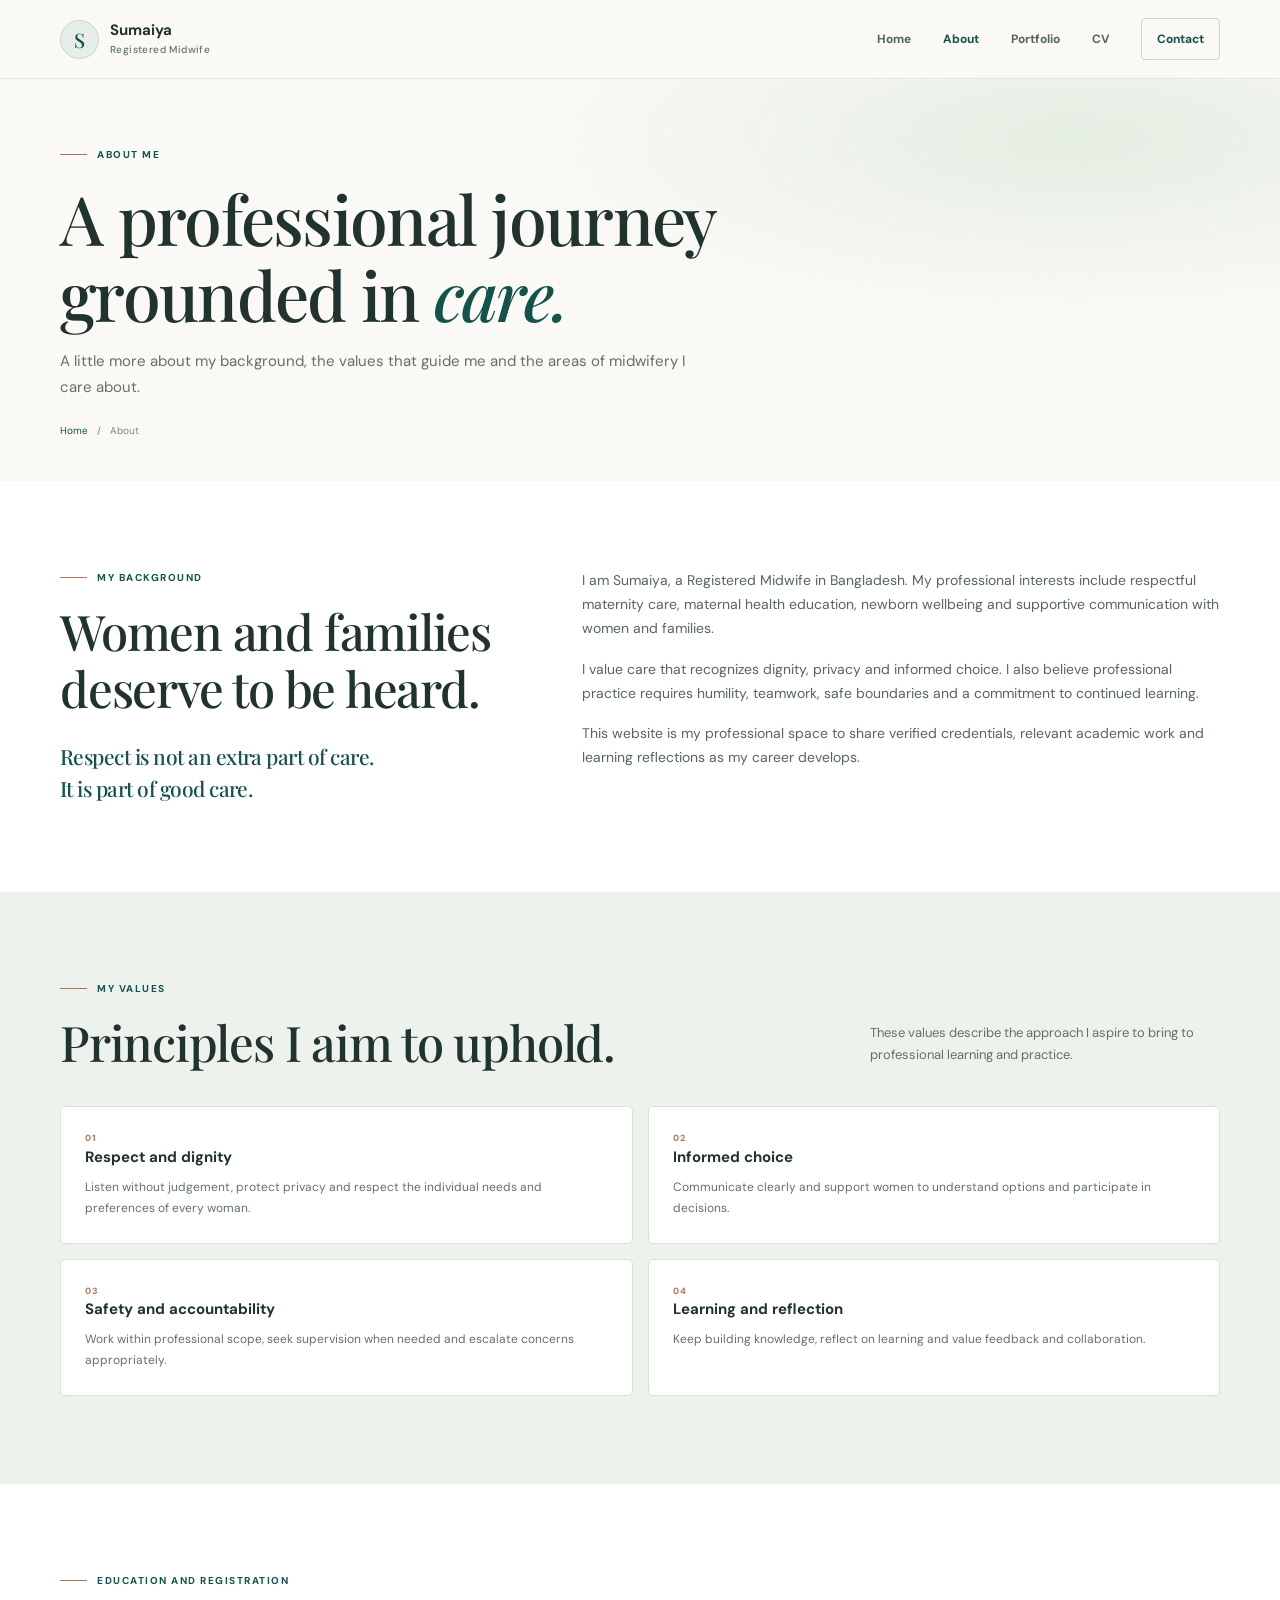
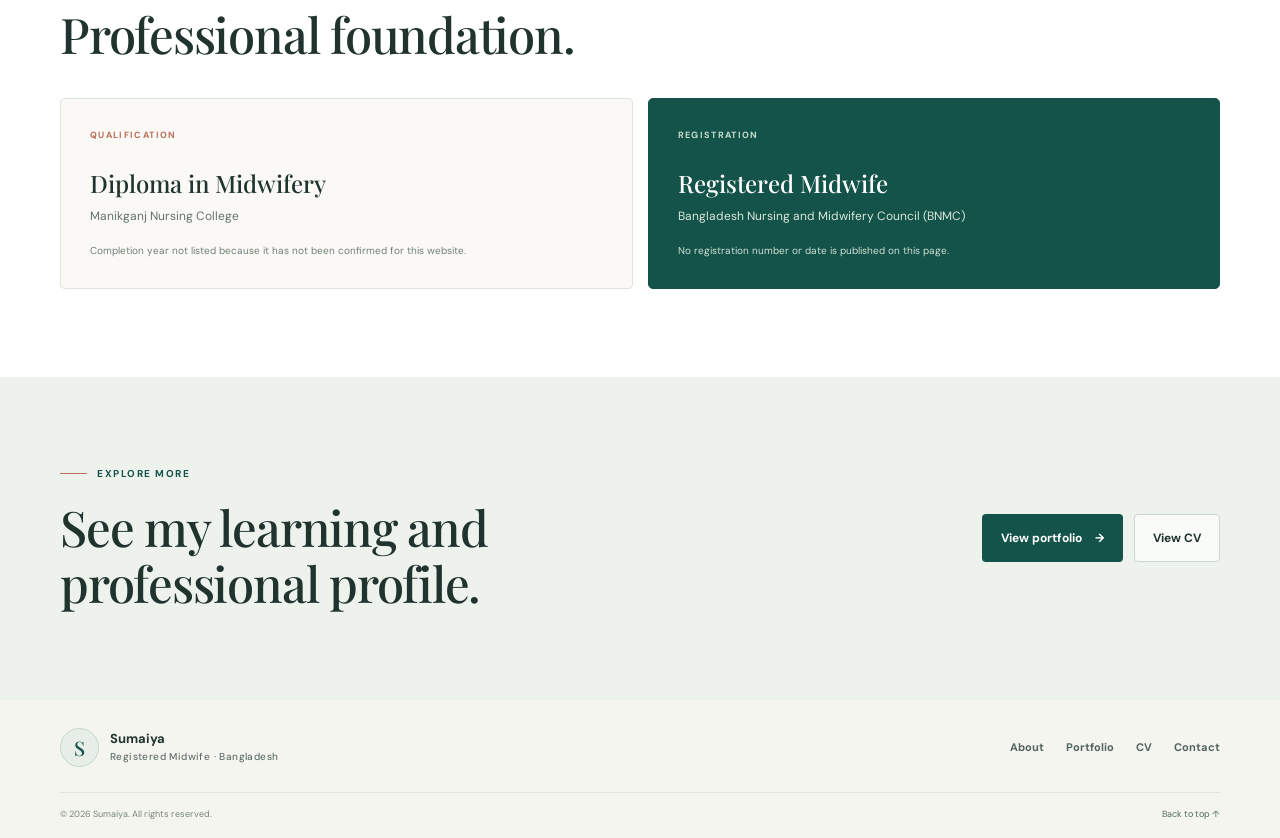
==== about.html @ 721ddd25 "feat: upgrade midwifery portfolio and career pages" ====
<!doctype html>
<html lang="en">
<head>
  <meta charset="utf-8"><meta name="viewport" content="width=device-width, initial-scale=1"><meta name="theme-color" content="#14534a">
  <meta name="description" content="Learn about Sumaiya, a Registered Midwife in Bangladesh, her professional values, education and interests in respectful maternity care.">
  <meta property="og:type" content="website"><meta property="og:title" content="About Sumaiya | Registered Midwife"><meta property="og:description" content="Professional background, values and midwifery interests."><meta property="og:url" content="https://midwifesumaiya.github.io/about.html">
  <link rel="canonical" href="https://midwifesumaiya.github.io/about.html"><link rel="icon" href="/assets/images/favicon.svg" type="image/svg+xml"><link rel="stylesheet" href="/assets/css/style.css"><link rel="preconnect" href="https://fonts.googleapis.com"><link rel="preconnect" href="https://fonts.gstatic.com" crossorigin><link href="https://fonts.googleapis.com/css2?family=DM+Sans:wght@400;500;600;700&family=Playfair+Display:wght@500;600;700&display=swap" rel="stylesheet">
  <title>About Sumaiya | Registered Midwife</title>
</head>
<body><a class="skip-link" href="#main">Skip to content</a><header class="site-header"><div class="container header-inner"><a class="brand" href="/" aria-label="Sumaiya home"><span class="brand-mark" aria-hidden="true">S</span><span>Sumaiya<span class="brand-sub">Registered Midwife</span></span></a><button class="menu-toggle" type="button" aria-label="Open navigation" aria-expanded="false" aria-controls="primary-navigation"><span aria-hidden="true"></span></button><nav class="primary-nav" id="primary-navigation" aria-label="Main navigation"><a href="/">Home</a><a class="active" href="/about.html" aria-current="page">About</a><a href="/portfolio.html">Portfolio</a><a href="/cv.html">CV</a><a class="nav-contact" href="/#contact">Contact</a></nav></div></header>
<main id="main"><section class="page-hero"><div class="container page-hero-inner"><p class="eyebrow"><span class="eyebrow-line"></span> About me</p><h1 class="page-title">A professional journey grounded in <em>care.</em></h1><p class="page-lead">A little more about my background, the values that guide me and the areas of midwifery I care about.</p><div class="breadcrumbs"><a href="/">Home</a><span aria-hidden="true">/</span><span>About</span></div></div></section>
<section class="section section-white"><div class="container split-grid"><div class="section-intro-block"><p class="eyebrow"><span class="eyebrow-line"></span> My background</p><h2 class="section-title">Women and families deserve to be heard.</h2><p class="intro-aside">Respect is not an extra part of care. It is part of good care.</p></div><div class="prose"><p>I am Sumaiya, a Registered Midwife in Bangladesh. My professional interests include respectful maternity care, maternal health education, newborn wellbeing and supportive communication with women and families.</p><p>I value care that recognizes dignity, privacy and informed choice. I also believe professional practice requires humility, teamwork, safe boundaries and a commitment to continued learning.</p><p>This website is my professional space to share verified credentials, relevant academic work and learning reflections as my career develops.</p></div></div></section>
<section class="section section-sage"><div class="container"><div class="section-heading-row"><div><p class="eyebrow"><span class="eyebrow-line"></span> My values</p><h2 class="section-title">Principles I aim to uphold.</h2></div><p class="section-summary">These values describe the approach I aspire to bring to professional learning and practice.</p></div><div class="card-grid two"><article class="service-card"><span class="card-number">01</span><h3>Respect and dignity</h3><p>Listen without judgement, protect privacy and respect the individual needs and preferences of every woman.</p></article><article class="service-card"><span class="card-number">02</span><h3>Informed choice</h3><p>Communicate clearly and support women to understand options and participate in decisions.</p></article><article class="service-card"><span class="card-number">03</span><h3>Safety and accountability</h3><p>Work within professional scope, seek supervision when needed and escalate concerns appropriately.</p></article><article class="service-card"><span class="card-number">04</span><h3>Learning and reflection</h3><p>Keep building knowledge, reflect on learning and value feedback and collaboration.</p></article></div></div></section>
<section class="section section-white"><div class="container"><div class="section-heading-row"><div><p class="eyebrow"><span class="eyebrow-line"></span> Education and registration</p><h2 class="section-title">Professional foundation.</h2></div></div><div class="credential-grid"><article class="credential-card"><span class="credential-label">QUALIFICATION</span><h3>Diploma in Midwifery</h3><p>Manikganj Nursing College</p><span class="credential-note">Completion year not listed because it has not been confirmed for this website.</span></article><article class="credential-card credential-dark"><span class="credential-label">REGISTRATION</span><h3>Registered Midwife</h3><p>Bangladesh Nursing and Midwifery Council (BNMC)</p><span class="credential-note">No registration number or date is published on this page.</span></article></div></div></section>
<section class="section section-sage"><div class="container contact-strip"><div><p class="eyebrow"><span class="eyebrow-line"></span> Explore more</p><h2 class="section-title">See my learning and professional profile.</h2></div><div class="button-row"><a class="button button-primary" href="/portfolio.html">View portfolio <span aria-hidden="true">→</span></a><a class="button button-secondary" href="/cv.html">View CV</a></div></div></section></main>
<footer class="site-footer"><div class="container footer-top"><a class="brand brand-footer" href="/"><span class="brand-mark" aria-hidden="true">S</span><span>Sumaiya<span class="brand-sub">Registered Midwife · Bangladesh</span></span></a><nav class="footer-nav" aria-label="Footer navigation"><a href="/about.html">About</a><a href="/portfolio.html">Portfolio</a><a href="/cv.html">CV</a><a href="/#contact">Contact</a></nav></div><div class="container footer-bottom"><span>© <span data-current-year>2026</span> Sumaiya. All rights reserved.</span><a href="#main">Back to top ↑</a></div></footer><script src="/assets/js/main.js" defer></script></body></html>
---- assets/css/style.css ----
@charset "UTF-8";
:root{color-scheme:light;--ink:#20332f;--muted:#62716b;--deep:#14534a;--deep-hover:#0c423b;--sage:#e7eee7;--sage-strong:#c6d8c8;--paper:#faf9f5;--white:#fff;--line:#dce5dc;--clay:#b96e5b;--serif:"Playfair Display",Georgia,serif;--sans:"DM Sans","Segoe UI",sans-serif;--content:1160px;--shadow:0 20px 55px rgb(26 66 55 / 9%)}
*,*::before,*::after{box-sizing:border-box}
html{scroll-behavior:smooth;scroll-padding-top:90px}
body{margin:0;background:var(--paper);color:var(--ink);font-family:var(--sans);font-size:16px;line-height:1.7;-webkit-font-smoothing:antialiased}
img,svg{display:block;max-width:100%}a{color:inherit}button,a{-webkit-tap-highlight-color:transparent}a:focus-visible,button:focus-visible{outline:3px solid var(--clay);outline-offset:4px}
.container{width:min(var(--content),calc(100% - 52px));margin-inline:auto}
.skip-link{position:absolute;z-index:100;top:10px;left:10px;padding:10px 14px;transform:translateY(-150%);border-radius:4px;background:var(--ink);color:white}.skip-link:focus{transform:translateY(0)}
.site-header{position:sticky;z-index:50;top:0;border-bottom:1px solid rgb(220 229 220 / 85%);background:rgb(250 249 245 / 94%);backdrop-filter:blur(14px)}
.header-inner{min-height:78px;display:flex;align-items:center;justify-content:space-between;gap:24px}
.brand{display:inline-flex;align-items:center;gap:11px;color:var(--ink);font-size:15px;font-weight:700;line-height:1.25;text-decoration:none}
.brand-mark{width:39px;height:39px;display:grid;place-items:center;flex:none;border:1px solid var(--sage-strong);border-radius:50%;background:var(--sage);color:var(--deep);font:500 20px var(--serif)}
.brand-sub{display:block;margin-top:4px;color:var(--muted);font-size:10px;font-weight:500;letter-spacing:.04em}
.primary-nav{display:flex;align-items:center;gap:clamp(17px,2.5vw,32px)}
.primary-nav a,.footer-nav a{color:#52645d;font-size:12px;font-weight:700;text-decoration:none;transition:color .18s ease}
.primary-nav a:hover,.primary-nav a.active,.footer-nav a:hover{color:var(--deep)}
.primary-nav .nav-contact{padding:10px 15px;border:1px solid #cbd8cd;border-radius:4px;color:var(--deep)}
.menu-toggle{display:none}
.hero{position:relative;overflow:hidden;padding:74px 0 24px;background:radial-gradient(ellipse at 82% 32%,#e6eee4 0,transparent 34%),linear-gradient(112deg,#faf9f5 40%,#f0f5ee 100%)}
.hero:before{position:absolute;right:-150px;bottom:-340px;width:650px;height:650px;border:1px solid rgb(20 83 74 / 8%);border-radius:50%;content:"";pointer-events:none}
.hero-grid{position:relative;z-index:1;display:grid;grid-template-columns:minmax(0,1.08fr) minmax(320px,.82fr);align-items:center;gap:64px}
.eyebrow{display:flex;align-items:center;gap:10px;margin:0 0 17px;color:var(--deep);font-size:10px;font-weight:700;letter-spacing:.15em;text-transform:uppercase}
.eyebrow-line{width:27px;height:1px;flex:none;background:var(--clay)}
h1,h2,h3,p{margin-top:0}
.hero h1,.page-title,.section-title,.intro-aside,.quote-inner blockquote{font-family:var(--serif);font-weight:500;letter-spacing:-.025em}
.hero h1{max-width:650px;margin-bottom:20px;font-size:clamp(48px,6.5vw,79px);line-height:1.06}
.hero h1 em,.page-title em{color:var(--deep);font-weight:500}
.hero-name{display:block;margin-top:19px;color:#60746b;font:600 13px/1.5 var(--sans);letter-spacing:.035em}
.lead{max-width:560px;margin-bottom:14px;color:#53665e;font-size:17px;line-height:1.8}
.hero-context{margin-bottom:27px;color:#61746b;font-size:11px;font-weight:700;letter-spacing:.055em}
.button-row{display:flex;flex-wrap:wrap;gap:11px}
.button{min-height:48px;display:inline-flex;align-items:center;justify-content:center;gap:13px;padding:12px 18px;border:1px solid transparent;border-radius:4px;font:700 12px var(--sans);text-decoration:none;transition:transform .18s ease,background-color .18s ease,border-color .18s ease}
.button:hover{transform:translateY(-2px)}.button-primary{background:var(--deep);color:white}.button-primary:hover{background:var(--deep-hover)}.button-secondary{border-color:#cbd8cd;background:rgb(255 255 255 / 68%);color:var(--ink)}.button-secondary:hover{border-color:var(--deep)}.button-light{background:var(--paper);color:var(--deep)}.button-light:hover{background:white}
.hero-note{display:flex;align-items:center;gap:9px;margin-top:25px;color:#63746b;font-size:11px}.status-dot{width:7px;height:7px;border-radius:50%;background:#5e9278;box-shadow:0 0 0 4px rgb(94 146 120 / 12%)}
.hero-art{position:relative;min-height:465px;display:grid;place-items:center}
.art-orbit{position:absolute;border:1px solid rgb(20 83 74 / 14%);border-radius:50%}.orbit-one{width:390px;height:390px}.orbit-two{width:455px;height:455px;border-style:dashed;border-color:rgb(20 83 74 / 10%)}
.art-arch{position:relative;z-index:1;width:min(78%,320px);height:390px;padding:12px;border-radius:180px 180px 8px 8px;background:linear-gradient(155deg,#dbe7dc,#b9d0c0);box-shadow:var(--shadow)}
.art-inner{width:100%;height:100%;display:flex;flex-direction:column;align-items:center;justify-content:center;gap:12px;border:1px solid rgb(20 83 74 / 20%);border-radius:170px 170px 3px 3px;background:linear-gradient(160deg,rgb(255 255 255 / 38%),rgb(226 237 227 / 48%))}
.art-initial{width:145px;height:145px;display:grid;place-items:center;border:1px solid rgb(20 83 74 / 22%);border-radius:50%;background:rgb(250 249 245 / 55%);color:var(--deep);font:500 76px var(--serif)}
.art-caption{color:#4c6c5b;font-size:8px;font-weight:700;letter-spacing:.19em}
.art-stamp{position:absolute;z-index:2;right:1%;bottom:48px;width:105px;height:105px;display:flex;flex-direction:column;align-items:center;justify-content:center;gap:1px;border:1px solid #c2d3c4;border-radius:50%;background:var(--paper);color:var(--deep);box-shadow:0 12px 25px rgb(26 66 55 / 8%);transform:rotate(9deg)}
.stamp-top,.stamp-bottom{font-size:7px;font-weight:700;letter-spacing:.12em}.stamp-mid{font:500 31px var(--serif)}.art-leaf{position:absolute;color:#b96e5b;font-size:27px}.leaf-one{top:46px;left:10%}.leaf-two{right:4%;top:104px;font-size:18px}
.hero-bottom{display:flex;justify-content:space-between;gap:15px;margin-top:22px;padding:17px 0 0;border-top:1px solid #dfe7de;color:#728178;font-size:9px;font-weight:700;letter-spacing:.1em;text-transform:uppercase}
.section{padding:88px 0}.section-white{background:var(--white)}.section-sage{background:#edf2ec}
.split-grid{display:grid;grid-template-columns:.82fr 1.18fr;align-items:start;gap:78px}
.section-title{margin-bottom:15px;font-size:clamp(34px,4vw,49px);line-height:1.15}
.intro-aside{max-width:330px;margin:25px 0 0;color:var(--deep);font-size:21px;line-height:1.5}
.prose{max-width:660px;color:#56665f;font-size:14px}.prose p{margin-bottom:17px}.prose p:last-of-type{margin-bottom:22px}
.text-link{display:inline-flex;align-items:center;gap:12px;color:var(--deep);font-size:12px;font-weight:700;text-decoration:none}.text-link:hover{text-decoration:underline;text-underline-offset:4px}
.section-heading-row{display:flex;align-items:end;justify-content:space-between;gap:35px;margin-bottom:36px}.section-heading-row .section-title{margin-bottom:0}.section-summary{max-width:350px;margin:0 0 4px;color:var(--muted);font-size:13px}
.card-grid{display:grid;gap:15px}.card-grid.three{grid-template-columns:repeat(3,minmax(0,1fr))}.card-grid.two{grid-template-columns:repeat(2,minmax(0,1fr))}
.service-card,.portfolio-card,.portfolio-detail-card{position:relative;min-width:0;padding:24px;border:1px solid #d8e2d8;border-radius:5px;background:var(--white);transition:transform .18s ease,box-shadow .18s ease,border-color .18s ease}
.service-card:hover,.portfolio-card:hover,.portfolio-detail-card:hover{transform:translateY(-3px);border-color:#b8cdbd;box-shadow:0 12px 30px rgb(26 66 55 / 6%)}
.card-number,.portfolio-type{display:block;color:var(--clay);font-size:9px;font-weight:700;letter-spacing:.13em}
.line-icon{width:40px;height:40px;display:grid;place-items:center;margin:22px 0 19px;border:1px solid #dbe5db;border-radius:50%;color:var(--deep);font-size:20px}
.service-card h3,.portfolio-card h3,.portfolio-detail-card h3{margin-bottom:9px;font-size:15px;line-height:1.4}.service-card p,.portfolio-card p,.portfolio-detail-card p{margin-bottom:0;color:var(--muted);font-size:12px;line-height:1.75}
.section-footnote{margin:20px 0 0;color:#65766d;font-size:10px}
.values-layout{display:grid;grid-template-columns:.8fr 1.2fr;gap:78px}.values-list{border-top:1px solid var(--line)}.values-list article{display:grid;grid-template-columns:36px 1fr;gap:16px;padding:20px 0;border-bottom:1px solid var(--line)}.values-list article>span{padding-top:3px;color:var(--clay);font-size:10px;font-weight:700}.values-list h3{margin-bottom:5px;font-size:14px}.values-list p{margin:0;color:var(--muted);font-size:12px}
.quote-band{padding:76px 0;background:var(--deep);color:white}.quote-inner{max-width:920px;text-align:center}.quote-inner .eyebrow{justify-content:center;color:#d4e3d6}.quote-inner .eyebrow-line{background:#d49a84}.quote-inner blockquote{margin:0 auto 20px;font-size:clamp(30px,4.4vw,48px);line-height:1.34}.quote-credit{margin:0;color:#d0dfd3;font-size:11px}
.credential-grid{display:grid;grid-template-columns:repeat(2,minmax(0,1fr));gap:15px}.credential-card{padding:29px;border:1px solid var(--line);border-radius:5px;background:var(--paper)}.credential-dark{border-color:var(--deep);background:var(--deep);color:white}.credential-label{display:block;margin-bottom:23px;color:var(--clay);font-size:9px;font-weight:700;letter-spacing:.15em}.credential-dark .credential-label{color:#c9ddce}.credential-card h3{margin-bottom:7px;font:500 24px var(--serif)}.credential-card p{margin-bottom:16px;color:var(--muted);font-size:12px}.credential-dark p{color:#dbe7dd}.credential-note{display:block;color:#718076;font-size:10px}.credential-dark .credential-note{color:#d1e0d5}
.portfolio-card{padding:25px;background:#fff}.portfolio-symbol{width:62px;height:62px;display:grid;place-items:center;margin:20px 0 20px;border:1px solid #d7e3d8;border-radius:50%;background:#f3f6f0;color:var(--deep);font-size:25px}.coming-label{display:inline-flex;margin-top:17px;padding:5px 8px;border-radius:3px;background:#eef3ed;color:#466b55;font-size:9px;font-weight:700;letter-spacing:.04em}
.contact-panel{display:grid;grid-template-columns:1.1fr .9fr;gap:70px;padding:47px;border-radius:7px;background:var(--deep);color:white}.contact-copy .eyebrow{color:#d2e1d5}.contact-copy .eyebrow-line{background:#d49a84}.contact-copy .section-title{max-width:520px;color:white}.contact-copy>p:not(.eyebrow){max-width:470px;margin-bottom:23px;color:#d6e2d8;font-size:13px}.contact-details{display:flex;flex-direction:column;align-items:flex-start;gap:4px;padding:7px 0 7px 27px;border-left:1px solid rgb(255 255 255 / 22%)}.detail-label{margin-top:12px;color:#c5d9ca;font-size:9px;font-weight:700;letter-spacing:.13em}.detail-label:first-child{margin-top:0}.contact-details a{color:white;font-size:12px;text-decoration:none;overflow-wrap:anywhere}.contact-details a:hover{text-decoration:underline}.contact-details p{margin:0;color:#e1eae2;font-size:12px}
.site-footer{padding:28px 0 16px;background:#f4f5ef}.footer-top{display:flex;align-items:center;justify-content:space-between;gap:24px;padding-bottom:25px}.brand-footer{font-size:13px}.footer-nav{display:flex;flex-wrap:wrap;gap:22px}.footer-nav a{font-size:11px}.footer-bottom{display:flex;align-items:center;justify-content:space-between;gap:15px;padding-top:14px;border-top:1px solid #dfe5db;color:#78857b;font-size:9px}.footer-bottom a{color:#536b5d;text-decoration:none}
.page-hero{padding:67px 0 42px;background:radial-gradient(ellipse at 84% 15%,#e5eee3 0,transparent 36%),var(--paper)}.page-hero-inner{max-width:var(--content)}.page-title{max-width:820px;margin:0 0 17px;font-size:clamp(43px,6vw,68px);line-height:1.12}.page-lead{max-width:640px;margin-bottom:22px;color:var(--muted);font-size:15px}.breadcrumbs{display:flex;align-items:center;gap:9px;color:#7a877e;font-size:10px}.breadcrumbs a{color:var(--deep);text-decoration:none}.print-button{margin-top:25px}
.contact-strip{display:flex;align-items:center;justify-content:space-between;gap:35px}.contact-strip .section-title{max-width:650px;margin-bottom:0}.contact-strip .section-summary{margin-top:12px}
.portfolio-detail-grid{align-items:stretch}.portfolio-detail-card{padding:25px}.detail-illustration{height:138px;display:flex;align-items:center;gap:8px;margin:20px 0;padding:20px;border:1px solid #dce6dc;border-radius:4px;background:#f2f5ef}.detail-illustration span{width:42px;height:42px;display:grid;place-items:center;flex:none;border-radius:50%;background:var(--deep);color:white;font:500 17px var(--serif)}.detail-illustration i{display:block;width:25%;height:42px;border:1px solid #c6d8c8;border-radius:3px;background:#e3ece2}.illustration-two span{background:#c9d9c9;color:var(--deep)}.illustration-two i{height:64px}.illustration-three span{background:#dce8dc;color:var(--deep)}.detail-list{display:grid;gap:6px;margin:16px 0 0;padding-left:17px;color:#65746b;font-size:11px}.privacy-panel{display:grid;grid-template-columns:65px 1fr;gap:27px;align-items:start;max-width:900px}.privacy-icon{width:58px;height:58px;display:grid;place-items:center;border:1px solid #cbdcca;border-radius:50%;color:var(--deep);font-size:24px}.privacy-panel .section-title{max-width:700px}.privacy-panel p:last-child{max-width:770px;margin-bottom:0;color:#5d6e63;font-size:13px}
.cv-section{padding-top:55px}.cv-sheet{max-width:980px;padding:clamp(25px,5vw,60px);border:1px solid var(--line);background:white;box-shadow:0 10px 40px rgb(26 66 55 / 4%)}.cv-header{display:flex;align-items:start;justify-content:space-between;gap:25px;padding-bottom:29px;border-bottom:2px solid var(--deep)}.cv-header .eyebrow{margin-bottom:10px}.cv-name{margin-bottom:4px;font:500 clamp(38px,5vw,52px)/1.1 var(--serif);letter-spacing:-.03em}.cv-role{margin:0;color:var(--deep);font-size:12px;font-weight:700}.cv-contact{display:flex;flex-direction:column;align-items:flex-end;gap:5px;padding-top:10px;color:var(--muted);font-size:10px;text-align:right}.cv-contact a{color:var(--deep);text-decoration:none;overflow-wrap:anywhere}.cv-summary{padding:25px 0;border-bottom:1px solid var(--line)}.cv-summary h2,.cv-block h2{margin-bottom:12px;color:var(--deep);font-size:11px;font-weight:700;letter-spacing:.12em;text-transform:uppercase}.cv-summary p{max-width:790px;margin:0;color:#56665f;font-size:12px}.cv-columns{display:grid;grid-template-columns:1.15fr .85fr;gap:42px;padding-top:27px}.cv-block{margin-bottom:29px}.cv-entry{padding-left:15px;border-left:2px solid #d4e1d5}.cv-entry h3{margin-bottom:5px;font-size:14px}.cv-entry p{margin-bottom:7px;color:#5d6d64;font-size:11px}.cv-meta{font-weight:700}.cv-bullets{display:grid;gap:8px;margin:0;padding-left:17px;color:#5d6d64;font-size:11px}.tag-list{display:flex;flex-wrap:wrap;gap:7px;margin:0;padding:0;list-style:none}.tag-list li{padding:6px 8px;border:1px solid var(--line);border-radius:3px;color:#52665b;font-size:10px}.cv-disclaimer{margin-top:14px;color:#718076;font-size:10px}.cv-block>p{margin-bottom:0;color:#5d6d64;font-size:11px}.cv-footer-note{display:flex;justify-content:space-between;gap:18px;margin-top:15px;padding-top:15px;border-top:1px solid var(--line);color:#78857b;font-size:9px}
@media(max-width:960px){.hero-grid{gap:32px}.hero-art{min-height:420px}.orbit-one{width:330px;height:330px}.orbit-two{width:385px;height:385px}.art-arch{height:345px}.split-grid,.values-layout{gap:48px}.contact-panel{gap:42px}.card-grid.three{gap:11px}.service-card,.portfolio-card{padding:20px}}
@media(max-width:760px){html{scroll-padding-top:72px}.container{width:min(100% - 36px,var(--content))}.header-inner{min-height:68px}.menu-toggle{width:42px;height:42px;display:grid;place-items:center;border:1px solid var(--line);border-radius:4px;background:white;color:var(--ink);cursor:pointer}.menu-toggle span,.menu-toggle span:before,.menu-toggle span:after{width:17px;height:1.5px;display:block;background:currentColor;content:"";transition:transform .16s ease}.menu-toggle span{position:relative}.menu-toggle span:before{position:absolute;top:-5px}.menu-toggle span:after{position:absolute;top:5px}.menu-toggle[aria-expanded=true] span{background:transparent}.menu-toggle[aria-expanded=true] span:before{top:0;transform:rotate(45deg)}.menu-toggle[aria-expanded=true] span:after{top:0;transform:rotate(-45deg)}.primary-nav{position:absolute;top:calc(100% + 1px);right:0;left:0;display:none;align-items:stretch;gap:0;padding:7px 20px 15px;border-bottom:1px solid var(--line);background:var(--paper);box-shadow:0 15px 25px rgb(26 66 55 / 7%)}.primary-nav.is-open{display:flex;flex-direction:column}.primary-nav a{padding:11px 3px;border-bottom:1px solid #e5ebe4;font-size:13px}.primary-nav .nav-contact{margin-top:9px;padding:11px;border:1px solid #cbd8cd;text-align:center}.hero{padding:48px 0 20px}.hero-grid{grid-template-columns:1fr;gap:20px}.hero h1{max-width:600px;font-size:clamp(45px,12vw,66px)}.lead{font-size:15px}.hero-art{min-height:340px;margin-top:6px}.orbit-one{width:285px;height:285px}.orbit-two{width:330px;height:330px}.art-arch{width:235px;height:300px}.art-initial{width:115px;height:115px;font-size:61px}.art-stamp{right:calc(50% - 155px);bottom:25px;width:88px;height:88px}.stamp-mid{font-size:25px}.art-leaf{left:calc(50% - 150px)}.leaf-two{right:calc(50% - 158px);left:auto}.hero-bottom{font-size:8px}.section{padding:65px 0}.split-grid,.values-layout{grid-template-columns:1fr;gap:25px}.section-heading-row{align-items:start;flex-direction:column;gap:14px;margin-bottom:27px}.section-summary{max-width:520px}.card-grid.three{grid-template-columns:repeat(2,minmax(0,1fr))}.service-card,.portfolio-card{padding:19px}.service-card h3,.portfolio-card h3{font-size:14px}.service-card p,.portfolio-card p{font-size:11px}.line-icon{margin:17px 0}.credential-card{padding:22px}.contact-panel{grid-template-columns:1fr;gap:29px;padding:29px}.contact-details{padding:20px 0 0;border-top:1px solid rgb(255 255 255 / 22%);border-left:0}.footer-top{align-items:flex-start}.footer-nav{max-width:240px;gap:11px 15px}.page-hero{padding:49px 0 32px}.page-title{font-size:clamp(42px,10vw,58px)}.contact-strip{align-items:flex-start;flex-direction:column}.portfolio-detail-grid{grid-template-columns:1fr 1fr}.privacy-panel{grid-template-columns:50px 1fr;gap:17px}.privacy-icon{width:46px;height:46px}.cv-columns{gap:25px}}
@media(max-width:500px){.container{width:calc(100% - 32px)}.brand{font-size:13px}.brand-mark{width:36px;height:36px}.hero h1{font-size:clamp(43px,12.5vw,58px)}.button-row{gap:9px}.button{min-height:45px;padding:11px 12px;font-size:11px}.hero-bottom span:last-child{max-width:45%;text-align:right}.card-grid.three,.card-grid.two,.credential-grid,.portfolio-detail-grid{grid-template-columns:1fr}.service-card,.portfolio-card{padding:21px}.line-icon{margin:19px 0}.section-title{font-size:35px}.intro-aside{font-size:19px}.quote-band{padding:57px 0}.quote-inner blockquote{font-size:30px}.contact-panel{padding:24px}.footer-top{flex-direction:column}.footer-nav{max-width:none}.footer-bottom{align-items:flex-start}.page-title{font-size:43px}.privacy-panel{grid-template-columns:1fr}.cv-sheet{padding:22px 18px}.cv-header{flex-direction:column;gap:15px}.cv-contact{align-items:flex-start;text-align:left}.cv-columns{grid-template-columns:1fr;gap:0}.cv-footer-note{flex-direction:column;gap:5px}.print-button{width:100%}}
@media(prefers-reduced-motion:reduce){*,*::before,*::after{scroll-behavior:auto!important;animation-duration:.01ms!important;animation-iteration-count:1!important;transition-duration:.01ms!important}}
@media print{ @page{size:A4;margin:14mm}body{background:white!important;color:#1e2f2a!important;font-size:10pt}.no-print,.site-header,.site-footer,.page-hero,.contact-strip{display:none!important}.cv-section{padding:0!important}.cv-sheet{max-width:none;padding:0;border:0;box-shadow:none}.cv-header{padding-bottom:12pt}.cv-name{font-size:28pt}.cv-summary{padding:12pt 0}.cv-columns{gap:22pt;padding-top:14pt}.cv-block{margin-bottom:15pt;break-inside:avoid}.cv-summary,.cv-entry,.cv-block{break-inside:avoid}.cv-footer-note{margin-top:8pt}.cv-contact{font-size:8pt}.cv-role{font-size:9pt}.cv-summary p,.cv-entry p,.cv-bullets,.cv-block>p{font-size:8.5pt}.tag-list li{font-size:8pt;padding:3pt 5pt}.cv-disclaimer{font-size:7.5pt}}
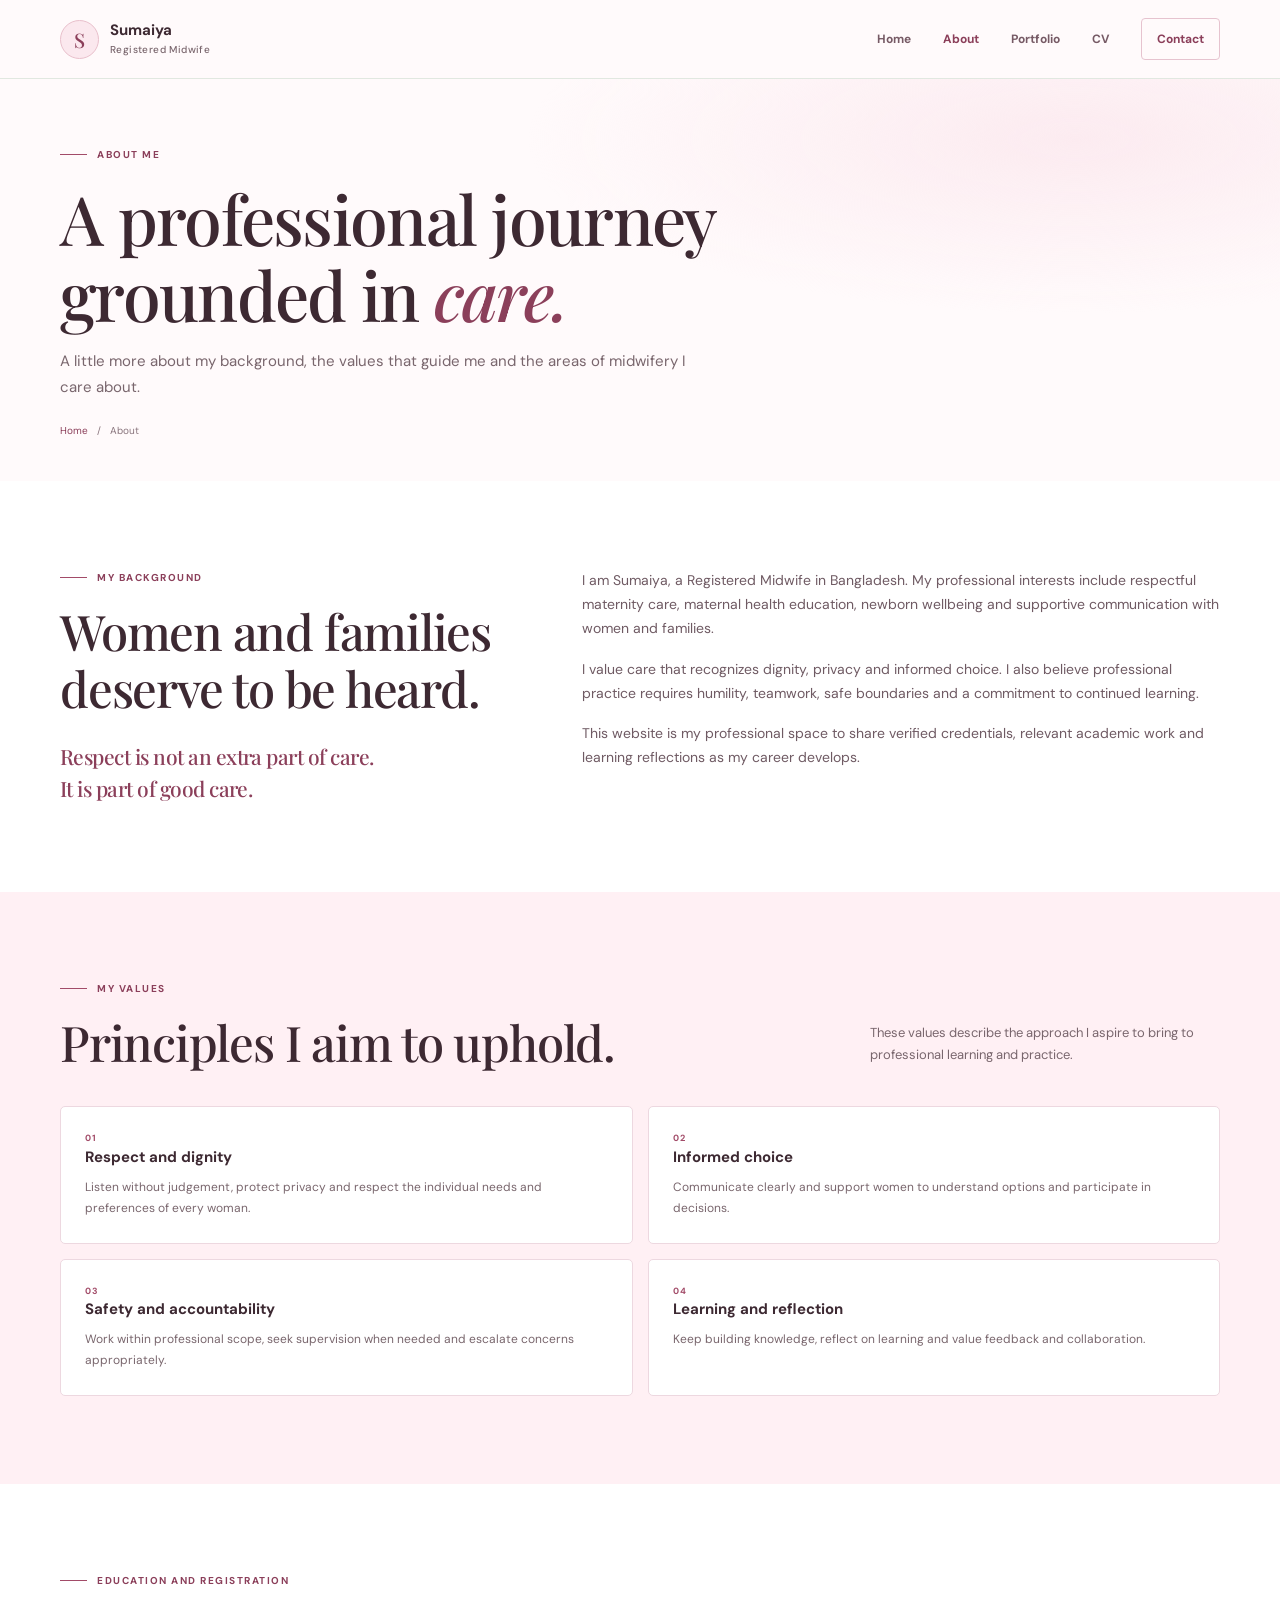
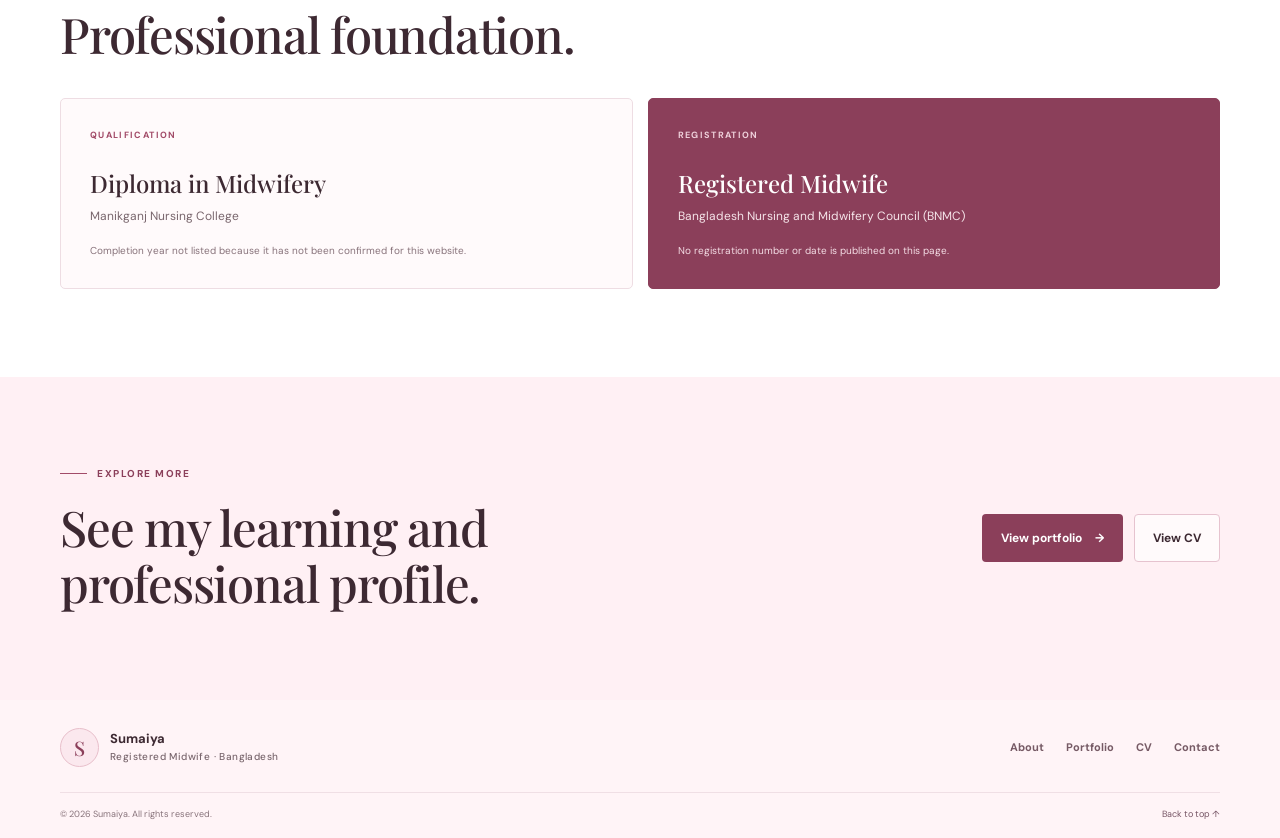
==== commit 801f3b25: "style: apply accessible baby pink midwifery brand" ====
--- a/about.html
+++ b/about.html
@@ -1,9 +1,11 @@
 <!doctype html>
 <html lang="en">
 <head>
-  <meta charset="utf-8"><meta name="viewport" content="width=device-width, initial-scale=1"><meta name="theme-color" content="#14534a">
+  <meta charset="utf-8"><meta name="viewport" content="width=device-width, initial-scale=1"><meta name="theme-color" content="#8B3F5A">
   <meta name="description" content="Learn about Sumaiya, a Registered Midwife in Bangladesh, her professional values, education and interests in respectful maternity care.">
   <meta property="og:type" content="website"><meta property="og:title" content="About Sumaiya | Registered Midwife"><meta property="og:description" content="Professional background, values and midwifery interests."><meta property="og:url" content="https://midwifesumaiya.github.io/about.html">
+  <meta name="twitter:card" content="summary">
+  <meta name="robots" content="index,follow,max-image-preview:large">
   <link rel="canonical" href="https://midwifesumaiya.github.io/about.html"><link rel="icon" href="/assets/images/favicon.svg" type="image/svg+xml"><link rel="stylesheet" href="/assets/css/style.css"><link rel="preconnect" href="https://fonts.googleapis.com"><link rel="preconnect" href="https://fonts.gstatic.com" crossorigin><link href="https://fonts.googleapis.com/css2?family=DM+Sans:wght@400;500;600;700&family=Playfair+Display:wght@500;600;700&display=swap" rel="stylesheet">
   <title>About Sumaiya | Registered Midwife</title>
 </head>
--- a/assets/css/style.css
+++ b/assets/css/style.css
@@ -1,23 +1,23 @@
 @charset "UTF-8";
-:root{color-scheme:light;--ink:#20332f;--muted:#62716b;--deep:#14534a;--deep-hover:#0c423b;--sage:#e7eee7;--sage-strong:#c6d8c8;--paper:#faf9f5;--white:#fff;--line:#dce5dc;--clay:#b96e5b;--serif:"Playfair Display",Georgia,serif;--sans:"DM Sans","Segoe UI",sans-serif;--content:1160px;--shadow:0 20px 55px rgb(26 66 55 / 9%)}
+:root{color-scheme:light;--ink:#3D2932;--muted:#79666D;--deep:#8B3F5A;--deep-hover:#713047;--sage:#FBE8EE;--sage-strong:#E8BFCB;--paper:#FFFAFB;--white:#fff;--line:#EEDDE3;--clay:#A24B68;--serif:"Playfair Display",Georgia,serif;--sans:"DM Sans","Segoe UI",sans-serif;--content:1160px;--shadow:0 20px 55px rgb(87 45 62 / 9%)}
 *,*::before,*::after{box-sizing:border-box}
 html{scroll-behavior:smooth;scroll-padding-top:90px}
 body{margin:0;background:var(--paper);color:var(--ink);font-family:var(--sans);font-size:16px;line-height:1.7;-webkit-font-smoothing:antialiased}
 img,svg{display:block;max-width:100%}a{color:inherit}button,a{-webkit-tap-highlight-color:transparent}a:focus-visible,button:focus-visible{outline:3px solid var(--clay);outline-offset:4px}
 .container{width:min(var(--content),calc(100% - 52px));margin-inline:auto}
 .skip-link{position:absolute;z-index:100;top:10px;left:10px;padding:10px 14px;transform:translateY(-150%);border-radius:4px;background:var(--ink);color:white}.skip-link:focus{transform:translateY(0)}
-.site-header{position:sticky;z-index:50;top:0;border-bottom:1px solid rgb(220 229 220 / 85%);background:rgb(250 249 245 / 94%);backdrop-filter:blur(14px)}
+.site-header{position:sticky;z-index:50;top:0;border-bottom:1px solid rgb(220 229 220 / 85%);background:rgb(255 250 251 / 94%);backdrop-filter:blur(14px)}
 .header-inner{min-height:78px;display:flex;align-items:center;justify-content:space-between;gap:24px}
 .brand{display:inline-flex;align-items:center;gap:11px;color:var(--ink);font-size:15px;font-weight:700;line-height:1.25;text-decoration:none}
 .brand-mark{width:39px;height:39px;display:grid;place-items:center;flex:none;border:1px solid var(--sage-strong);border-radius:50%;background:var(--sage);color:var(--deep);font:500 20px var(--serif)}
 .brand-sub{display:block;margin-top:4px;color:var(--muted);font-size:10px;font-weight:500;letter-spacing:.04em}
 .primary-nav{display:flex;align-items:center;gap:clamp(17px,2.5vw,32px)}
-.primary-nav a,.footer-nav a{color:#52645d;font-size:12px;font-weight:700;text-decoration:none;transition:color .18s ease}
+.primary-nav a,.footer-nav a{color:#765A65;font-size:12px;font-weight:700;text-decoration:none;transition:color .18s ease}
 .primary-nav a:hover,.primary-nav a.active,.footer-nav a:hover{color:var(--deep)}
-.primary-nav .nav-contact{padding:10px 15px;border:1px solid #cbd8cd;border-radius:4px;color:var(--deep)}
+.primary-nav .nav-contact{padding:10px 15px;border:1px solid #E6C3CF;border-radius:4px;color:var(--deep)}
 .menu-toggle{display:none}
-.hero{position:relative;overflow:hidden;padding:74px 0 24px;background:radial-gradient(ellipse at 82% 32%,#e6eee4 0,transparent 34%),linear-gradient(112deg,#faf9f5 40%,#f0f5ee 100%)}
-.hero:before{position:absolute;right:-150px;bottom:-340px;width:650px;height:650px;border:1px solid rgb(20 83 74 / 8%);border-radius:50%;content:"";pointer-events:none}
+.hero{position:relative;overflow:hidden;padding:74px 0 24px;background:radial-gradient(ellipse at 82% 32%,#FCEBF0 0,transparent 34%),linear-gradient(112deg,#FFFAFB 40%,#FFF4F7 100%)}
+.hero:before{position:absolute;right:-150px;bottom:-340px;width:650px;height:650px;border:1px solid rgb(139 63 90 / 8%);border-radius:50%;content:"";pointer-events:none}
 .hero-grid{position:relative;z-index:1;display:grid;grid-template-columns:minmax(0,1.08fr) minmax(320px,.82fr);align-items:center;gap:64px}
 .eyebrow{display:flex;align-items:center;gap:10px;margin:0 0 17px;color:var(--deep);font-size:10px;font-weight:700;letter-spacing:.15em;text-transform:uppercase}
 .eyebrow-line{width:27px;height:1px;flex:none;background:var(--clay)}
@@ -25,48 +25,69 @@
 .hero h1,.page-title,.section-title,.intro-aside,.quote-inner blockquote{font-family:var(--serif);font-weight:500;letter-spacing:-.025em}
 .hero h1{max-width:650px;margin-bottom:20px;font-size:clamp(48px,6.5vw,79px);line-height:1.06}
 .hero h1 em,.page-title em{color:var(--deep);font-weight:500}
-.hero-name{display:block;margin-top:19px;color:#60746b;font:600 13px/1.5 var(--sans);letter-spacing:.035em}
-.lead{max-width:560px;margin-bottom:14px;color:#53665e;font-size:17px;line-height:1.8}
-.hero-context{margin-bottom:27px;color:#61746b;font-size:11px;font-weight:700;letter-spacing:.055em}
+.hero-name{display:block;margin-top:19px;color:#775F68;font:600 13px/1.5 var(--sans);letter-spacing:.035em}
+.lead{max-width:560px;margin-bottom:14px;color:#6C5A61;font-size:17px;line-height:1.8}
+.hero-context{margin-bottom:27px;color:#765E67;font-size:11px;font-weight:700;letter-spacing:.055em}
 .button-row{display:flex;flex-wrap:wrap;gap:11px}
 .button{min-height:48px;display:inline-flex;align-items:center;justify-content:center;gap:13px;padding:12px 18px;border:1px solid transparent;border-radius:4px;font:700 12px var(--sans);text-decoration:none;transition:transform .18s ease,background-color .18s ease,border-color .18s ease}
-.button:hover{transform:translateY(-2px)}.button-primary{background:var(--deep);color:white}.button-primary:hover{background:var(--deep-hover)}.button-secondary{border-color:#cbd8cd;background:rgb(255 255 255 / 68%);color:var(--ink)}.button-secondary:hover{border-color:var(--deep)}.button-light{background:var(--paper);color:var(--deep)}.button-light:hover{background:white}
-.hero-note{display:flex;align-items:center;gap:9px;margin-top:25px;color:#63746b;font-size:11px}.status-dot{width:7px;height:7px;border-radius:50%;background:#5e9278;box-shadow:0 0 0 4px rgb(94 146 120 / 12%)}
+.button:hover{transform:translateY(-2px)}.button-primary{background:var(--deep);color:white}.button-primary:hover{background:var(--deep-hover)}.button-secondary{border-color:#E6C3CF;background:rgb(255 255 255 / 68%);color:var(--ink)}.button-secondary:hover{border-color:var(--deep)}.button-light{background:var(--paper);color:var(--deep)}.button-light:hover{background:white}
+.hero-note{display:flex;align-items:center;gap:9px;margin-top:25px;color:#765E67;font-size:11px}.status-dot{width:7px;height:7px;border-radius:50%;background:#B66C86;box-shadow:0 0 0 4px rgb(182 108 134 / 12%)}
 .hero-art{position:relative;min-height:465px;display:grid;place-items:center}
-.art-orbit{position:absolute;border:1px solid rgb(20 83 74 / 14%);border-radius:50%}.orbit-one{width:390px;height:390px}.orbit-two{width:455px;height:455px;border-style:dashed;border-color:rgb(20 83 74 / 10%)}
-.art-arch{position:relative;z-index:1;width:min(78%,320px);height:390px;padding:12px;border-radius:180px 180px 8px 8px;background:linear-gradient(155deg,#dbe7dc,#b9d0c0);box-shadow:var(--shadow)}
-.art-inner{width:100%;height:100%;display:flex;flex-direction:column;align-items:center;justify-content:center;gap:12px;border:1px solid rgb(20 83 74 / 20%);border-radius:170px 170px 3px 3px;background:linear-gradient(160deg,rgb(255 255 255 / 38%),rgb(226 237 227 / 48%))}
-.art-initial{width:145px;height:145px;display:grid;place-items:center;border:1px solid rgb(20 83 74 / 22%);border-radius:50%;background:rgb(250 249 245 / 55%);color:var(--deep);font:500 76px var(--serif)}
-.art-caption{color:#4c6c5b;font-size:8px;font-weight:700;letter-spacing:.19em}
-.art-stamp{position:absolute;z-index:2;right:1%;bottom:48px;width:105px;height:105px;display:flex;flex-direction:column;align-items:center;justify-content:center;gap:1px;border:1px solid #c2d3c4;border-radius:50%;background:var(--paper);color:var(--deep);box-shadow:0 12px 25px rgb(26 66 55 / 8%);transform:rotate(9deg)}
-.stamp-top,.stamp-bottom{font-size:7px;font-weight:700;letter-spacing:.12em}.stamp-mid{font:500 31px var(--serif)}.art-leaf{position:absolute;color:#b96e5b;font-size:27px}.leaf-one{top:46px;left:10%}.leaf-two{right:4%;top:104px;font-size:18px}
-.hero-bottom{display:flex;justify-content:space-between;gap:15px;margin-top:22px;padding:17px 0 0;border-top:1px solid #dfe7de;color:#728178;font-size:9px;font-weight:700;letter-spacing:.1em;text-transform:uppercase}
-.section{padding:88px 0}.section-white{background:var(--white)}.section-sage{background:#edf2ec}
+.art-orbit{position:absolute;border:1px solid rgb(139 63 90 / 14%);border-radius:50%}.orbit-one{width:390px;height:390px}.orbit-two{width:455px;height:455px;border-style:dashed;border-color:rgb(139 63 90 / 10%)}
+.art-arch{position:relative;z-index:1;width:min(78%,320px);height:390px;padding:12px;border-radius:180px 180px 8px 8px;background:linear-gradient(155deg,#F5DDE5,#EFC9D6);box-shadow:var(--shadow)}
+.art-inner{width:100%;height:100%;display:flex;flex-direction:column;align-items:center;justify-content:center;gap:12px;border:1px solid rgb(139 63 90 / 20%);border-radius:170px 170px 3px 3px;background:linear-gradient(160deg,rgb(255 255 255 / 38%),rgb(226 237 227 / 48%))}
+.art-initial{width:145px;height:145px;display:grid;place-items:center;border:1px solid rgb(139 63 90 / 22%);border-radius:50%;background:rgb(255 250 251 / 55%);color:var(--deep);font:500 76px var(--serif)}
+.art-caption{color:#795063;font-size:8px;font-weight:700;letter-spacing:.19em}
+.art-stamp{position:absolute;z-index:2;right:1%;bottom:48px;width:105px;height:105px;display:flex;flex-direction:column;align-items:center;justify-content:center;gap:1px;border:1px solid #E6BDCA;border-radius:50%;background:var(--paper);color:var(--deep);box-shadow:0 12px 25px rgb(87 45 62 / 8%);transform:rotate(9deg)}
+.stamp-top,.stamp-bottom{font-size:7px;font-weight:700;letter-spacing:.12em}.stamp-mid{font:500 31px var(--serif)}.art-leaf{position:absolute;color:#A24B68;font-size:27px}.leaf-one{top:46px;left:10%}.leaf-two{right:4%;top:104px;font-size:18px}
+.hero-bottom{display:flex;justify-content:space-between;gap:15px;margin-top:22px;padding:17px 0 0;border-top:1px solid #F0DFE5;color:#89757D;font-size:9px;font-weight:700;letter-spacing:.1em;text-transform:uppercase}
+.section{padding:88px 0}.section-white{background:var(--white)}.section-sage{background:#FFF0F4}
 .split-grid{display:grid;grid-template-columns:.82fr 1.18fr;align-items:start;gap:78px}
 .section-title{margin-bottom:15px;font-size:clamp(34px,4vw,49px);line-height:1.15}
 .intro-aside{max-width:330px;margin:25px 0 0;color:var(--deep);font-size:21px;line-height:1.5}
-.prose{max-width:660px;color:#56665f;font-size:14px}.prose p{margin-bottom:17px}.prose p:last-of-type{margin-bottom:22px}
+.prose{max-width:660px;color:#6F5A63;font-size:14px}.prose p{margin-bottom:17px}.prose p:last-of-type{margin-bottom:22px}
 .text-link{display:inline-flex;align-items:center;gap:12px;color:var(--deep);font-size:12px;font-weight:700;text-decoration:none}.text-link:hover{text-decoration:underline;text-underline-offset:4px}
 .section-heading-row{display:flex;align-items:end;justify-content:space-between;gap:35px;margin-bottom:36px}.section-heading-row .section-title{margin-bottom:0}.section-summary{max-width:350px;margin:0 0 4px;color:var(--muted);font-size:13px}
 .card-grid{display:grid;gap:15px}.card-grid.three{grid-template-columns:repeat(3,minmax(0,1fr))}.card-grid.two{grid-template-columns:repeat(2,minmax(0,1fr))}
-.service-card,.portfolio-card,.portfolio-detail-card{position:relative;min-width:0;padding:24px;border:1px solid #d8e2d8;border-radius:5px;background:var(--white);transition:transform .18s ease,box-shadow .18s ease,border-color .18s ease}
-.service-card:hover,.portfolio-card:hover,.portfolio-detail-card:hover{transform:translateY(-3px);border-color:#b8cdbd;box-shadow:0 12px 30px rgb(26 66 55 / 6%)}
+.service-card,.portfolio-card,.portfolio-detail-card{position:relative;min-width:0;padding:24px;border:1px solid #EDD8E0;border-radius:5px;background:var(--white);transition:transform .18s ease,box-shadow .18s ease,border-color .18s ease}
+.service-card:hover,.portfolio-card:hover,.portfolio-detail-card:hover{transform:translateY(-3px);border-color:#D9AAB9;box-shadow:0 12px 30px rgb(87 45 62 / 6%)}
 .card-number,.portfolio-type{display:block;color:var(--clay);font-size:9px;font-weight:700;letter-spacing:.13em}
-.line-icon{width:40px;height:40px;display:grid;place-items:center;margin:22px 0 19px;border:1px solid #dbe5db;border-radius:50%;color:var(--deep);font-size:20px}
+.line-icon{width:40px;height:40px;display:grid;place-items:center;margin:22px 0 19px;border:1px solid #EEDDE3;border-radius:50%;color:var(--deep);font-size:20px}
 .service-card h3,.portfolio-card h3,.portfolio-detail-card h3{margin-bottom:9px;font-size:15px;line-height:1.4}.service-card p,.portfolio-card p,.portfolio-detail-card p{margin-bottom:0;color:var(--muted);font-size:12px;line-height:1.75}
-.section-footnote{margin:20px 0 0;color:#65766d;font-size:10px}
+.section-footnote{margin:20px 0 0;color:#7A626B;font-size:10px}
 .values-layout{display:grid;grid-template-columns:.8fr 1.2fr;gap:78px}.values-list{border-top:1px solid var(--line)}.values-list article{display:grid;grid-template-columns:36px 1fr;gap:16px;padding:20px 0;border-bottom:1px solid var(--line)}.values-list article>span{padding-top:3px;color:var(--clay);font-size:10px;font-weight:700}.values-list h3{margin-bottom:5px;font-size:14px}.values-list p{margin:0;color:var(--muted);font-size:12px}
-.quote-band{padding:76px 0;background:var(--deep);color:white}.quote-inner{max-width:920px;text-align:center}.quote-inner .eyebrow{justify-content:center;color:#d4e3d6}.quote-inner .eyebrow-line{background:#d49a84}.quote-inner blockquote{margin:0 auto 20px;font-size:clamp(30px,4.4vw,48px);line-height:1.34}.quote-credit{margin:0;color:#d0dfd3;font-size:11px}
-.credential-grid{display:grid;grid-template-columns:repeat(2,minmax(0,1fr));gap:15px}.credential-card{padding:29px;border:1px solid var(--line);border-radius:5px;background:var(--paper)}.credential-dark{border-color:var(--deep);background:var(--deep);color:white}.credential-label{display:block;margin-bottom:23px;color:var(--clay);font-size:9px;font-weight:700;letter-spacing:.15em}.credential-dark .credential-label{color:#c9ddce}.credential-card h3{margin-bottom:7px;font:500 24px var(--serif)}.credential-card p{margin-bottom:16px;color:var(--muted);font-size:12px}.credential-dark p{color:#dbe7dd}.credential-note{display:block;color:#718076;font-size:10px}.credential-dark .credential-note{color:#d1e0d5}
-.portfolio-card{padding:25px;background:#fff}.portfolio-symbol{width:62px;height:62px;display:grid;place-items:center;margin:20px 0 20px;border:1px solid #d7e3d8;border-radius:50%;background:#f3f6f0;color:var(--deep);font-size:25px}.coming-label{display:inline-flex;margin-top:17px;padding:5px 8px;border-radius:3px;background:#eef3ed;color:#466b55;font-size:9px;font-weight:700;letter-spacing:.04em}
-.contact-panel{display:grid;grid-template-columns:1.1fr .9fr;gap:70px;padding:47px;border-radius:7px;background:var(--deep);color:white}.contact-copy .eyebrow{color:#d2e1d5}.contact-copy .eyebrow-line{background:#d49a84}.contact-copy .section-title{max-width:520px;color:white}.contact-copy>p:not(.eyebrow){max-width:470px;margin-bottom:23px;color:#d6e2d8;font-size:13px}.contact-details{display:flex;flex-direction:column;align-items:flex-start;gap:4px;padding:7px 0 7px 27px;border-left:1px solid rgb(255 255 255 / 22%)}.detail-label{margin-top:12px;color:#c5d9ca;font-size:9px;font-weight:700;letter-spacing:.13em}.detail-label:first-child{margin-top:0}.contact-details a{color:white;font-size:12px;text-decoration:none;overflow-wrap:anywhere}.contact-details a:hover{text-decoration:underline}.contact-details p{margin:0;color:#e1eae2;font-size:12px}
-.site-footer{padding:28px 0 16px;background:#f4f5ef}.footer-top{display:flex;align-items:center;justify-content:space-between;gap:24px;padding-bottom:25px}.brand-footer{font-size:13px}.footer-nav{display:flex;flex-wrap:wrap;gap:22px}.footer-nav a{font-size:11px}.footer-bottom{display:flex;align-items:center;justify-content:space-between;gap:15px;padding-top:14px;border-top:1px solid #dfe5db;color:#78857b;font-size:9px}.footer-bottom a{color:#536b5d;text-decoration:none}
-.page-hero{padding:67px 0 42px;background:radial-gradient(ellipse at 84% 15%,#e5eee3 0,transparent 36%),var(--paper)}.page-hero-inner{max-width:var(--content)}.page-title{max-width:820px;margin:0 0 17px;font-size:clamp(43px,6vw,68px);line-height:1.12}.page-lead{max-width:640px;margin-bottom:22px;color:var(--muted);font-size:15px}.breadcrumbs{display:flex;align-items:center;gap:9px;color:#7a877e;font-size:10px}.breadcrumbs a{color:var(--deep);text-decoration:none}.print-button{margin-top:25px}
+.quote-band{padding:76px 0;background:var(--deep);color:white}.quote-inner{max-width:920px;text-align:center}.quote-inner .eyebrow{justify-content:center;color:#F4DDE5}.quote-inner .eyebrow-line{background:#D6A0B1}.quote-inner blockquote{margin:0 auto 20px;font-size:clamp(30px,4.4vw,48px);line-height:1.34}.quote-credit{margin:0;color:#F4DDE5;font-size:11px}
+.credential-grid{display:grid;grid-template-columns:repeat(2,minmax(0,1fr));gap:15px}.credential-card{padding:29px;border:1px solid var(--line);border-radius:5px;background:var(--paper)}.credential-dark{border-color:var(--deep);background:var(--deep);color:white}.credential-label{display:block;margin-bottom:23px;color:var(--clay);font-size:9px;font-weight:700;letter-spacing:.15em}.credential-dark .credential-label{color:#EED0DA}.credential-card h3{margin-bottom:7px;font:500 24px var(--serif)}.credential-card p{margin-bottom:16px;color:var(--muted);font-size:12px}.credential-dark p{color:#F5E4E9}.credential-note{display:block;color:#88737B;font-size:10px}.credential-dark .credential-note{color:#F4DDE5}
+.portfolio-card{padding:25px;background:#fff}.portfolio-symbol{width:62px;height:62px;display:grid;place-items:center;margin:20px 0 20px;border:1px solid #EBD0D9;border-radius:50%;background:#FFF3F6;color:var(--deep);font-size:25px}.coming-label{display:inline-flex;margin-top:17px;padding:5px 8px;border-radius:3px;background:#FBE9EF;color:#86435C;font-size:9px;font-weight:700;letter-spacing:.04em}
+.contact-panel{display:grid;grid-template-columns:1.1fr .9fr;gap:70px;padding:47px;border-radius:7px;background:var(--deep);color:white}.contact-copy .eyebrow{color:#F4DDE5}.contact-copy .eyebrow-line{background:#D6A0B1}.contact-copy .section-title{max-width:520px;color:white}.contact-copy>p:not(.eyebrow){max-width:470px;margin-bottom:23px;color:#F5E0E7;font-size:13px}.contact-details{display:flex;flex-direction:column;align-items:flex-start;gap:4px;padding:7px 0 7px 27px;border-left:1px solid rgb(255 255 255 / 22%)}.detail-label{margin-top:12px;color:#EED0DA;font-size:9px;font-weight:700;letter-spacing:.13em}.detail-label:first-child{margin-top:0}.contact-details a{color:white;font-size:12px;text-decoration:none;overflow-wrap:anywhere}.contact-details a:hover{text-decoration:underline}.contact-details p{margin:0;color:#F5E4E9;font-size:12px}
+.site-footer{padding:28px 0 16px;background:#FFF4F7}.footer-top{display:flex;align-items:center;justify-content:space-between;gap:24px;padding-bottom:25px}.brand-footer{font-size:13px}.footer-nav{display:flex;flex-wrap:wrap;gap:22px}.footer-nav a{font-size:11px}.footer-bottom{display:flex;align-items:center;justify-content:space-between;gap:15px;padding-top:14px;border-top:1px solid #F0DFE5;color:#88737B;font-size:9px}.footer-bottom a{color:#765565;text-decoration:none}
+.page-hero{padding:67px 0 42px;background:radial-gradient(ellipse at 84% 15%,#FCEBF0 0,transparent 36%),var(--paper)}.page-hero-inner{max-width:var(--content)}.page-title{max-width:820px;margin:0 0 17px;font-size:clamp(43px,6vw,68px);line-height:1.12}.page-lead{max-width:640px;margin-bottom:22px;color:var(--muted);font-size:15px}.breadcrumbs{display:flex;align-items:center;gap:9px;color:#89757D;font-size:10px}.breadcrumbs a{color:var(--deep);text-decoration:none}.print-button{margin-top:25px}
 .contact-strip{display:flex;align-items:center;justify-content:space-between;gap:35px}.contact-strip .section-title{max-width:650px;margin-bottom:0}.contact-strip .section-summary{margin-top:12px}
-.portfolio-detail-grid{align-items:stretch}.portfolio-detail-card{padding:25px}.detail-illustration{height:138px;display:flex;align-items:center;gap:8px;margin:20px 0;padding:20px;border:1px solid #dce6dc;border-radius:4px;background:#f2f5ef}.detail-illustration span{width:42px;height:42px;display:grid;place-items:center;flex:none;border-radius:50%;background:var(--deep);color:white;font:500 17px var(--serif)}.detail-illustration i{display:block;width:25%;height:42px;border:1px solid #c6d8c8;border-radius:3px;background:#e3ece2}.illustration-two span{background:#c9d9c9;color:var(--deep)}.illustration-two i{height:64px}.illustration-three span{background:#dce8dc;color:var(--deep)}.detail-list{display:grid;gap:6px;margin:16px 0 0;padding-left:17px;color:#65746b;font-size:11px}.privacy-panel{display:grid;grid-template-columns:65px 1fr;gap:27px;align-items:start;max-width:900px}.privacy-icon{width:58px;height:58px;display:grid;place-items:center;border:1px solid #cbdcca;border-radius:50%;color:var(--deep);font-size:24px}.privacy-panel .section-title{max-width:700px}.privacy-panel p:last-child{max-width:770px;margin-bottom:0;color:#5d6e63;font-size:13px}
-.cv-section{padding-top:55px}.cv-sheet{max-width:980px;padding:clamp(25px,5vw,60px);border:1px solid var(--line);background:white;box-shadow:0 10px 40px rgb(26 66 55 / 4%)}.cv-header{display:flex;align-items:start;justify-content:space-between;gap:25px;padding-bottom:29px;border-bottom:2px solid var(--deep)}.cv-header .eyebrow{margin-bottom:10px}.cv-name{margin-bottom:4px;font:500 clamp(38px,5vw,52px)/1.1 var(--serif);letter-spacing:-.03em}.cv-role{margin:0;color:var(--deep);font-size:12px;font-weight:700}.cv-contact{display:flex;flex-direction:column;align-items:flex-end;gap:5px;padding-top:10px;color:var(--muted);font-size:10px;text-align:right}.cv-contact a{color:var(--deep);text-decoration:none;overflow-wrap:anywhere}.cv-summary{padding:25px 0;border-bottom:1px solid var(--line)}.cv-summary h2,.cv-block h2{margin-bottom:12px;color:var(--deep);font-size:11px;font-weight:700;letter-spacing:.12em;text-transform:uppercase}.cv-summary p{max-width:790px;margin:0;color:#56665f;font-size:12px}.cv-columns{display:grid;grid-template-columns:1.15fr .85fr;gap:42px;padding-top:27px}.cv-block{margin-bottom:29px}.cv-entry{padding-left:15px;border-left:2px solid #d4e1d5}.cv-entry h3{margin-bottom:5px;font-size:14px}.cv-entry p{margin-bottom:7px;color:#5d6d64;font-size:11px}.cv-meta{font-weight:700}.cv-bullets{display:grid;gap:8px;margin:0;padding-left:17px;color:#5d6d64;font-size:11px}.tag-list{display:flex;flex-wrap:wrap;gap:7px;margin:0;padding:0;list-style:none}.tag-list li{padding:6px 8px;border:1px solid var(--line);border-radius:3px;color:#52665b;font-size:10px}.cv-disclaimer{margin-top:14px;color:#718076;font-size:10px}.cv-block>p{margin-bottom:0;color:#5d6d64;font-size:11px}.cv-footer-note{display:flex;justify-content:space-between;gap:18px;margin-top:15px;padding-top:15px;border-top:1px solid var(--line);color:#78857b;font-size:9px}
+.portfolio-detail-grid{align-items:stretch}.portfolio-detail-card{padding:25px}.detail-illustration{height:138px;display:flex;align-items:center;gap:8px;margin:20px 0;padding:20px;border:1px solid #F1DDE4;border-radius:4px;background:#FFF0F4}.detail-illustration span{width:42px;height:42px;display:grid;place-items:center;flex:none;border-radius:50%;background:var(--deep);color:white;font:500 17px var(--serif)}.detail-illustration i{display:block;width:25%;height:42px;border:1px solid #E8BFCB;border-radius:3px;background:#F8E7ED}.illustration-two span{background:#F1D2DC;color:var(--deep)}.illustration-two i{height:64px}.illustration-three span{background:#F8E7ED;color:var(--deep)}.detail-list{display:grid;gap:6px;margin:16px 0 0;padding-left:17px;color:#806873;font-size:11px}.privacy-panel{display:grid;grid-template-columns:65px 1fr;gap:27px;align-items:start;max-width:900px}.privacy-icon{width:58px;height:58px;display:grid;place-items:center;border:1px solid #EAC8D3;border-radius:50%;color:var(--deep);font-size:24px}.privacy-panel .section-title{max-width:700px}.privacy-panel p:last-child{max-width:770px;margin-bottom:0;color:#715B64;font-size:13px}
+.cv-section{padding-top:55px}.cv-sheet{max-width:980px;padding:clamp(25px,5vw,60px);border:1px solid var(--line);background:white;box-shadow:0 10px 40px rgb(87 45 62 / 4%)}.cv-header{display:flex;align-items:start;justify-content:space-between;gap:25px;padding-bottom:29px;border-bottom:2px solid var(--deep)}.cv-header .eyebrow{margin-bottom:10px}.cv-name{margin-bottom:4px;font:500 clamp(38px,5vw,52px)/1.1 var(--serif);letter-spacing:-.03em}.cv-role{margin:0;color:var(--deep);font-size:12px;font-weight:700}.cv-contact{display:flex;flex-direction:column;align-items:flex-end;gap:5px;padding-top:10px;color:var(--muted);font-size:10px;text-align:right}.cv-contact a{color:var(--deep);text-decoration:none;overflow-wrap:anywhere}.cv-summary{padding:25px 0;border-bottom:1px solid var(--line)}.cv-summary h2,.cv-block h2{margin-bottom:12px;color:var(--deep);font-size:11px;font-weight:700;letter-spacing:.12em;text-transform:uppercase}.cv-summary p{max-width:790px;margin:0;color:#6F5A63;font-size:12px}.cv-columns{display:grid;grid-template-columns:1.15fr .85fr;gap:42px;padding-top:27px}.cv-block{margin-bottom:29px}.cv-entry{padding-left:15px;border-left:2px solid #EBD0D9}.cv-entry h3{margin-bottom:5px;font-size:14px}.cv-entry p{margin-bottom:7px;color:#705A64;font-size:11px}.cv-meta{font-weight:700}.cv-bullets{display:grid;gap:8px;margin:0;padding-left:17px;color:#705A64;font-size:11px}.tag-list{display:flex;flex-wrap:wrap;gap:7px;margin:0;padding:0;list-style:none}.tag-list li{padding:6px 8px;border:1px solid var(--line);border-radius:3px;color:#765565;font-size:10px}.cv-disclaimer{margin-top:14px;color:#88737B;font-size:10px}.cv-block>p{margin-bottom:0;color:#705A64;font-size:11px}.cv-footer-note{display:flex;justify-content:space-between;gap:18px;margin-top:15px;padding-top:15px;border-top:1px solid var(--line);color:#88737B;font-size:9px}
 @media(max-width:960px){.hero-grid{gap:32px}.hero-art{min-height:420px}.orbit-one{width:330px;height:330px}.orbit-two{width:385px;height:385px}.art-arch{height:345px}.split-grid,.values-layout{gap:48px}.contact-panel{gap:42px}.card-grid.three{gap:11px}.service-card,.portfolio-card{padding:20px}}
-@media(max-width:760px){html{scroll-padding-top:72px}.container{width:min(100% - 36px,var(--content))}.header-inner{min-height:68px}.menu-toggle{width:42px;height:42px;display:grid;place-items:center;border:1px solid var(--line);border-radius:4px;background:white;color:var(--ink);cursor:pointer}.menu-toggle span,.menu-toggle span:before,.menu-toggle span:after{width:17px;height:1.5px;display:block;background:currentColor;content:"";transition:transform .16s ease}.menu-toggle span{position:relative}.menu-toggle span:before{position:absolute;top:-5px}.menu-toggle span:after{position:absolute;top:5px}.menu-toggle[aria-expanded=true] span{background:transparent}.menu-toggle[aria-expanded=true] span:before{top:0;transform:rotate(45deg)}.menu-toggle[aria-expanded=true] span:after{top:0;transform:rotate(-45deg)}.primary-nav{position:absolute;top:calc(100% + 1px);right:0;left:0;display:none;align-items:stretch;gap:0;padding:7px 20px 15px;border-bottom:1px solid var(--line);background:var(--paper);box-shadow:0 15px 25px rgb(26 66 55 / 7%)}.primary-nav.is-open{display:flex;flex-direction:column}.primary-nav a{padding:11px 3px;border-bottom:1px solid #e5ebe4;font-size:13px}.primary-nav .nav-contact{margin-top:9px;padding:11px;border:1px solid #cbd8cd;text-align:center}.hero{padding:48px 0 20px}.hero-grid{grid-template-columns:1fr;gap:20px}.hero h1{max-width:600px;font-size:clamp(45px,12vw,66px)}.lead{font-size:15px}.hero-art{min-height:340px;margin-top:6px}.orbit-one{width:285px;height:285px}.orbit-two{width:330px;height:330px}.art-arch{width:235px;height:300px}.art-initial{width:115px;height:115px;font-size:61px}.art-stamp{right:calc(50% - 155px);bottom:25px;width:88px;height:88px}.stamp-mid{font-size:25px}.art-leaf{left:calc(50% - 150px)}.leaf-two{right:calc(50% - 158px);left:auto}.hero-bottom{font-size:8px}.section{padding:65px 0}.split-grid,.values-layout{grid-template-columns:1fr;gap:25px}.section-heading-row{align-items:start;flex-direction:column;gap:14px;margin-bottom:27px}.section-summary{max-width:520px}.card-grid.three{grid-template-columns:repeat(2,minmax(0,1fr))}.service-card,.portfolio-card{padding:19px}.service-card h3,.portfolio-card h3{font-size:14px}.service-card p,.portfolio-card p{font-size:11px}.line-icon{margin:17px 0}.credential-card{padding:22px}.contact-panel{grid-template-columns:1fr;gap:29px;padding:29px}.contact-details{padding:20px 0 0;border-top:1px solid rgb(255 255 255 / 22%);border-left:0}.footer-top{align-items:flex-start}.footer-nav{max-width:240px;gap:11px 15px}.page-hero{padding:49px 0 32px}.page-title{font-size:clamp(42px,10vw,58px)}.contact-strip{align-items:flex-start;flex-direction:column}.portfolio-detail-grid{grid-template-columns:1fr 1fr}.privacy-panel{grid-template-columns:50px 1fr;gap:17px}.privacy-icon{width:46px;height:46px}.cv-columns{gap:25px}}
+@media(max-width:760px){html{scroll-padding-top:72px}.container{width:min(100% - 36px,var(--content))}.header-inner{min-height:68px}.menu-toggle{width:42px;height:42px;display:grid;place-items:center;border:1px solid var(--line);border-radius:4px;background:white;color:var(--ink);cursor:pointer}.menu-toggle span,.menu-toggle span:before,.menu-toggle span:after{width:17px;height:1.5px;display:block;background:currentColor;content:"";transition:transform .16s ease}.menu-toggle span{position:relative}.menu-toggle span:before{position:absolute;top:-5px}.menu-toggle span:after{position:absolute;top:5px}.menu-toggle[aria-expanded=true] span{background:transparent}.menu-toggle[aria-expanded=true] span:before{top:0;transform:rotate(45deg)}.menu-toggle[aria-expanded=true] span:after{top:0;transform:rotate(-45deg)}.primary-nav{position:absolute;top:calc(100% + 1px);right:0;left:0;display:none;align-items:stretch;gap:0;padding:7px 20px 15px;border-bottom:1px solid var(--line);background:var(--paper);box-shadow:0 15px 25px rgb(87 45 62 / 7%)}.primary-nav.is-open{display:flex;flex-direction:column}.primary-nav a{padding:11px 3px;border-bottom:1px solid #F5E6EB;font-size:13px}.primary-nav .nav-contact{margin-top:9px;padding:11px;border:1px solid #E6C3CF;text-align:center}.hero{padding:48px 0 20px}.hero-grid{grid-template-columns:1fr;gap:20px}.hero h1{max-width:600px;font-size:clamp(45px,12vw,66px)}.lead{font-size:15px}.hero-art{min-height:340px;margin-top:6px}.orbit-one{width:285px;height:285px}.orbit-two{width:330px;height:330px}.art-arch{width:235px;height:300px}.art-initial{width:115px;height:115px;font-size:61px}.art-stamp{right:calc(50% - 155px);bottom:25px;width:88px;height:88px}.stamp-mid{font-size:25px}.art-leaf{left:calc(50% - 150px)}.leaf-two{right:calc(50% - 158px);left:auto}.hero-bottom{font-size:8px}.section{padding:65px 0}.split-grid,.values-layout{grid-template-columns:1fr;gap:25px}.section-heading-row{align-items:start;flex-direction:column;gap:14px;margin-bottom:27px}.section-summary{max-width:520px}.card-grid.three{grid-template-columns:repeat(2,minmax(0,1fr))}.service-card,.portfolio-card{padding:19px}.service-card h3,.portfolio-card h3{font-size:14px}.service-card p,.portfolio-card p{font-size:11px}.line-icon{margin:17px 0}.credential-card{padding:22px}.contact-panel{grid-template-columns:1fr;gap:29px;padding:29px}.contact-details{padding:20px 0 0;border-top:1px solid rgb(255 255 255 / 22%);border-left:0}.footer-top{align-items:flex-start}.footer-nav{max-width:240px;gap:11px 15px}.page-hero{padding:49px 0 32px}.page-title{font-size:clamp(42px,10vw,58px)}.contact-strip{align-items:flex-start;flex-direction:column}.portfolio-detail-grid{grid-template-columns:1fr 1fr}.privacy-panel{grid-template-columns:50px 1fr;gap:17px}.privacy-icon{width:46px;height:46px}.cv-columns{gap:25px}}
 @media(max-width:500px){.container{width:calc(100% - 32px)}.brand{font-size:13px}.brand-mark{width:36px;height:36px}.hero h1{font-size:clamp(43px,12.5vw,58px)}.button-row{gap:9px}.button{min-height:45px;padding:11px 12px;font-size:11px}.hero-bottom span:last-child{max-width:45%;text-align:right}.card-grid.three,.card-grid.two,.credential-grid,.portfolio-detail-grid{grid-template-columns:1fr}.service-card,.portfolio-card{padding:21px}.line-icon{margin:19px 0}.section-title{font-size:35px}.intro-aside{font-size:19px}.quote-band{padding:57px 0}.quote-inner blockquote{font-size:30px}.contact-panel{padding:24px}.footer-top{flex-direction:column}.footer-nav{max-width:none}.footer-bottom{align-items:flex-start}.page-title{font-size:43px}.privacy-panel{grid-template-columns:1fr}.cv-sheet{padding:22px 18px}.cv-header{flex-direction:column;gap:15px}.cv-contact{align-items:flex-start;text-align:left}.cv-columns{grid-template-columns:1fr;gap:0}.cv-footer-note{flex-direction:column;gap:5px}.print-button{width:100%}}
 @media(prefers-reduced-motion:reduce){*,*::before,*::after{scroll-behavior:auto!important;animation-duration:.01ms!important;animation-iteration-count:1!important;transition-duration:.01ms!important}}
-@media print{ @page{size:A4;margin:14mm}body{background:white!important;color:#1e2f2a!important;font-size:10pt}.no-print,.site-header,.site-footer,.page-hero,.contact-strip{display:none!important}.cv-section{padding:0!important}.cv-sheet{max-width:none;padding:0;border:0;box-shadow:none}.cv-header{padding-bottom:12pt}.cv-name{font-size:28pt}.cv-summary{padding:12pt 0}.cv-columns{gap:22pt;padding-top:14pt}.cv-block{margin-bottom:15pt;break-inside:avoid}.cv-summary,.cv-entry,.cv-block{break-inside:avoid}.cv-footer-note{margin-top:8pt}.cv-contact{font-size:8pt}.cv-role{font-size:9pt}.cv-summary p,.cv-entry p,.cv-bullets,.cv-block>p{font-size:8.5pt}.tag-list li{font-size:8pt;padding:3pt 5pt}.cv-disclaimer{font-size:7.5pt}}
+@media print{ @page{size:A4;margin:14mm}body{background:white!important;color:#3D2932!important;font-size:10pt}.no-print,.site-header,.site-footer,.page-hero,.contact-strip{display:none!important}.cv-section{padding:0!important}.cv-sheet{max-width:none;padding:0;border:0;box-shadow:none}.cv-header{padding-bottom:12pt}.cv-name{font-size:28pt}.cv-summary{padding:12pt 0}.cv-columns{gap:22pt;padding-top:14pt}.cv-block{margin-bottom:15pt;break-inside:avoid}.cv-summary,.cv-entry,.cv-block{break-inside:avoid}.cv-footer-note{margin-top:8pt}.cv-contact{font-size:8pt}.cv-role{font-size:9pt}.cv-summary p,.cv-entry p,.cv-bullets,.cv-block>p{font-size:8.5pt}.tag-list li{font-size:8pt;padding:3pt 5pt}.cv-disclaimer{font-size:7.5pt}}
+
+
+/* Baby-pink brand layer: keep components tied to reusable design tokens. */
+:root{
+  --ink:#3D2932;
+  --muted:#79666D;
+  --deep:#8B3F5A;
+  --deep-hover:#713047;
+  --sage:#FBE8EE;
+  --sage-strong:#E8BFCB;
+  --paper:#FFFAFB;
+  --white:#FFFFFF;
+  --line:#EEDDE3;
+  --clay:#A24B68;
+  --focus:#A24B68;
+  --surface-soft:#FFF0F4;
+  --surface-pink:#FCEBF0;
+  --shadow:0 20px 55px rgb(87 45 62 / 9%);
+}
+a:focus-visible,button:focus-visible{outline-color:var(--focus)}
+::selection{background:#F3CCD8;color:#3D2932}
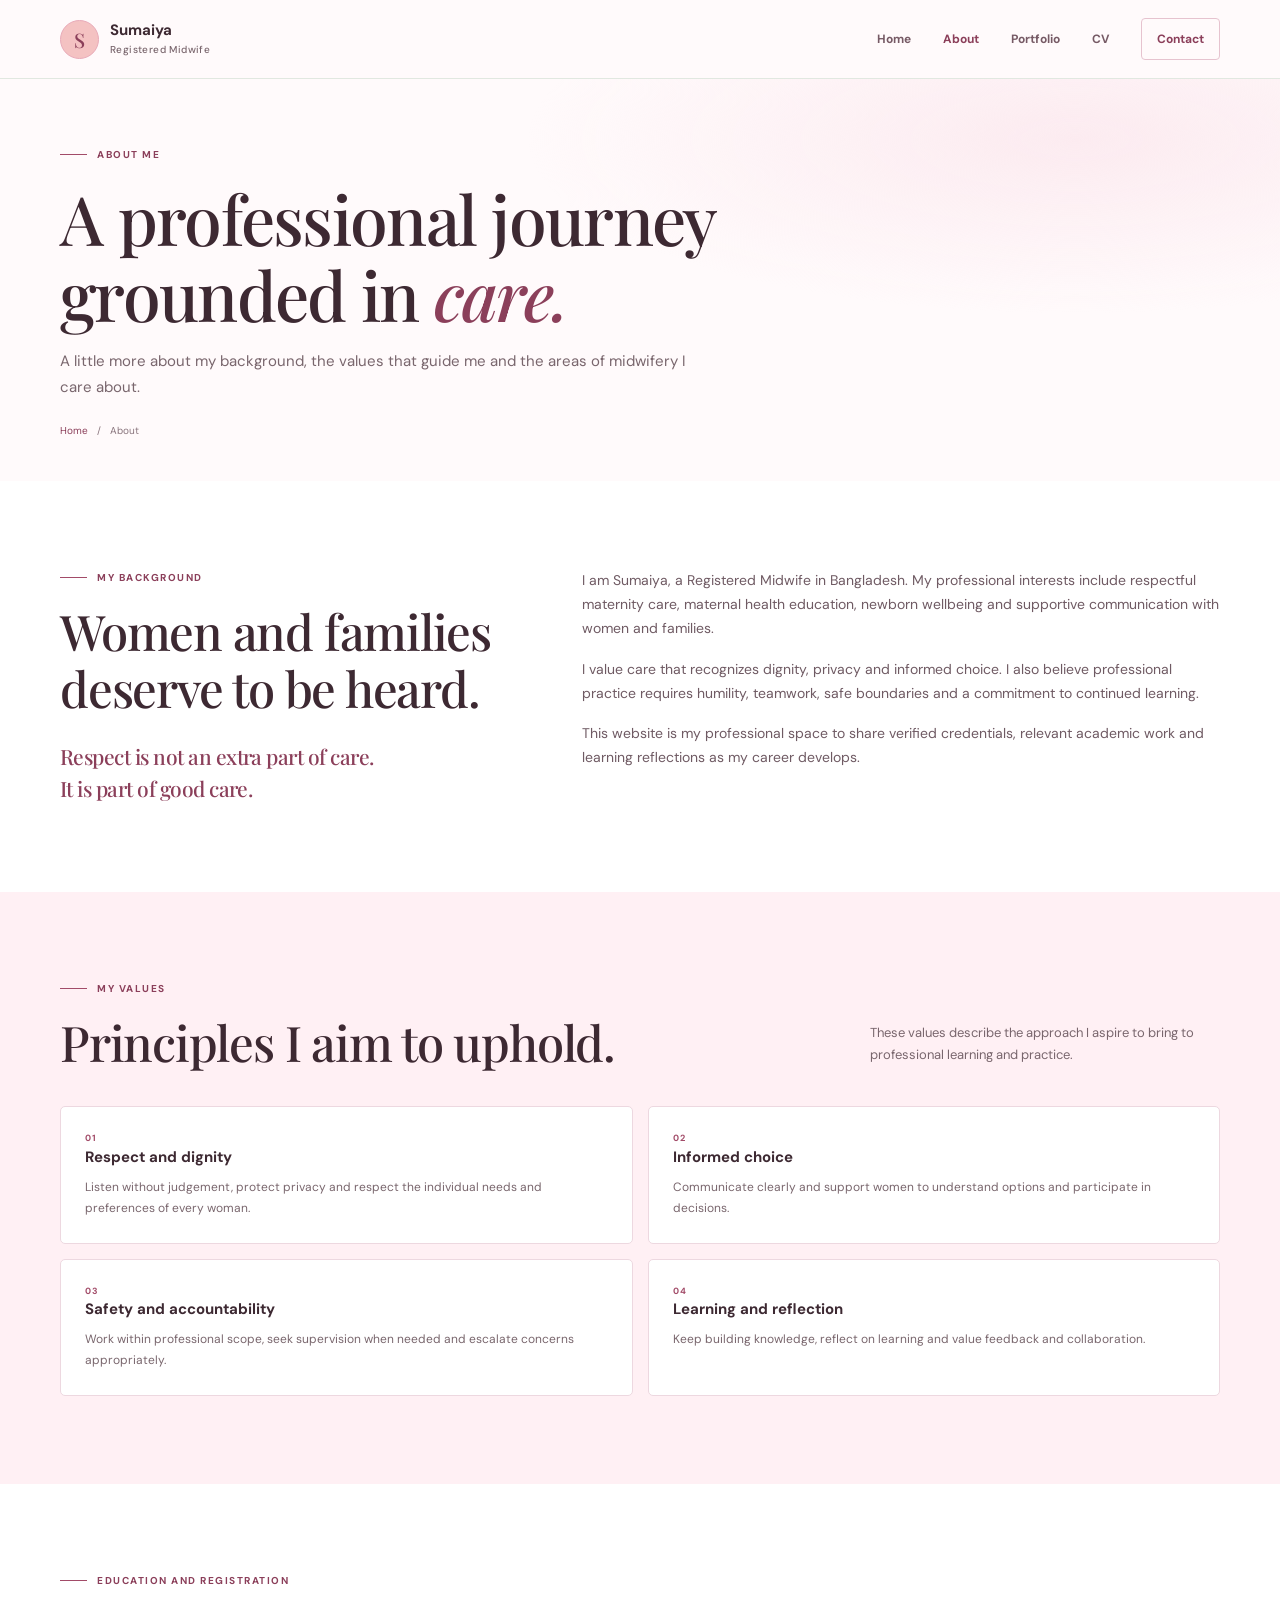
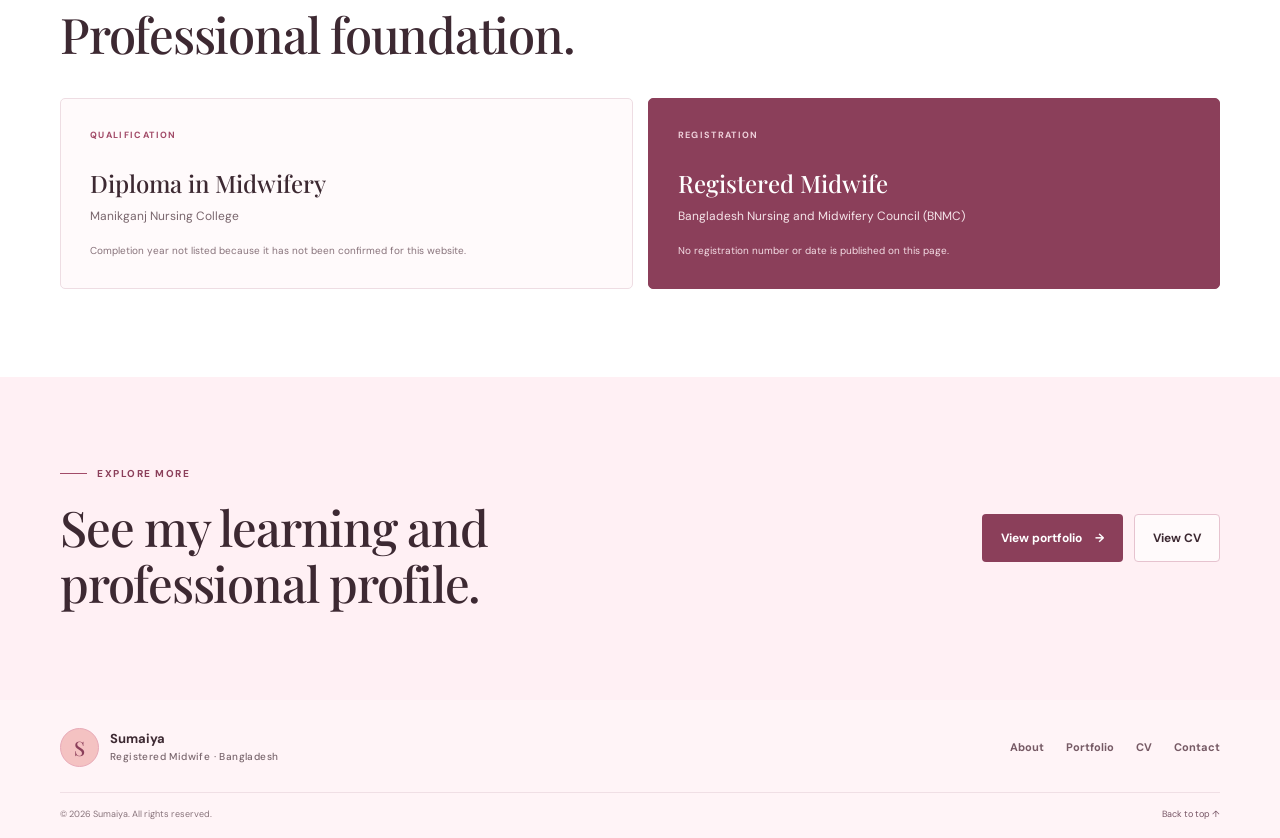
==== commit 505fcef6: "refactor: organize stylesheets and document project structure" ====
--- a/about.html
+++ b/about.html
@@ -1,12 +1,12 @@
 <!doctype html>
 <html lang="en">
 <head>
-  <meta charset="utf-8"><meta name="viewport" content="width=device-width, initial-scale=1"><meta name="theme-color" content="#8B3F5A">
+  <meta charset="utf-8"><meta name="viewport" content="width=device-width, initial-scale=1"><meta name="theme-color" content="#F4C2C2">
   <meta name="description" content="Learn about Sumaiya, a Registered Midwife in Bangladesh, her professional values, education and interests in respectful maternity care.">
   <meta property="og:type" content="website"><meta property="og:title" content="About Sumaiya | Registered Midwife"><meta property="og:description" content="Professional background, values and midwifery interests."><meta property="og:url" content="https://midwifesumaiya.github.io/about.html">
   <meta name="twitter:card" content="summary">
   <meta name="robots" content="index,follow,max-image-preview:large">
-  <link rel="canonical" href="https://midwifesumaiya.github.io/about.html"><link rel="icon" href="/assets/images/favicon.svg" type="image/svg+xml"><link rel="stylesheet" href="/assets/css/style.css"><link rel="preconnect" href="https://fonts.googleapis.com"><link rel="preconnect" href="https://fonts.gstatic.com" crossorigin><link href="https://fonts.googleapis.com/css2?family=DM+Sans:wght@400;500;600;700&family=Playfair+Display:wght@500;600;700&display=swap" rel="stylesheet">
+  <link rel="canonical" href="https://midwifesumaiya.github.io/about.html"><link rel="icon" href="/assets/images/favicon.svg" type="image/svg+xml"><link rel="stylesheet" href="/assets/css/base.css"><link rel="stylesheet" href="/assets/css/hero.css"><link rel="stylesheet" href="/assets/css/sections.css"><link rel="stylesheet" href="/assets/css/responsive.css"><link rel="preconnect" href="https://fonts.googleapis.com"><link rel="preconnect" href="https://fonts.gstatic.com" crossorigin><link href="https://fonts.googleapis.com/css2?family=DM+Sans:wght@400;500;600;700&family=Playfair+Display:wght@500;600;700&display=swap" rel="stylesheet">
   <title>About Sumaiya | Registered Midwife</title>
 </head>
 <body><a class="skip-link" href="#main">Skip to content</a><header class="site-header"><div class="container header-inner"><a class="brand" href="/" aria-label="Sumaiya home"><span class="brand-mark" aria-hidden="true">S</span><span>Sumaiya<span class="brand-sub">Registered Midwife</span></span></a><button class="menu-toggle" type="button" aria-label="Open navigation" aria-expanded="false" aria-controls="primary-navigation"><span aria-hidden="true"></span></button><nav class="primary-nav" id="primary-navigation" aria-label="Main navigation"><a href="/">Home</a><a class="active" href="/about.html" aria-current="page">About</a><a href="/portfolio.html">Portfolio</a><a href="/cv.html">CV</a><a class="nav-contact" href="/#contact">Contact</a></nav></div></header>
--- a/assets/css/base.css
+++ b/assets/css/base.css
@@ -0,0 +1,23 @@
+@charset "UTF-8";
+:root{color-scheme:light;--ink:#3D2932;--muted:#79666D;--deep:#8B3F5A;--deep-hover:#713047;--sage:#F4C2C2;--sage-strong:#E8AAB8;--paper:#FFFAFB;--white:#fff;--line:#EEDDE3;--clay:#A24B68;--serif:"Playfair Display",Georgia,serif;--sans:"DM Sans","Segoe UI",sans-serif;--content:1160px;--shadow:0 20px 55px rgb(87 45 62 / 9%)}
+*,*::before,*::after{box-sizing:border-box}
+html{scroll-behavior:smooth;scroll-padding-top:90px}
+body{margin:0;background:var(--paper);color:var(--ink);font-family:var(--sans);font-size:16px;line-height:1.7;-webkit-font-smoothing:antialiased}
+img,svg{display:block;max-width:100%}a{color:inherit}button,a{-webkit-tap-highlight-color:transparent}a:focus-visible,button:focus-visible{outline:3px solid var(--clay);outline-offset:4px}
+.container{width:min(var(--content),calc(100% - 52px));margin-inline:auto}
+.skip-link{position:absolute;z-index:100;top:10px;left:10px;padding:10px 14px;transform:translateY(-150%);border-radius:4px;background:var(--ink);color:white}.skip-link:focus{transform:translateY(0)}
+.site-header{position:sticky;z-index:50;top:0;border-bottom:1px solid rgb(220 229 220 / 85%);background:rgb(255 250 251 / 94%);backdrop-filter:blur(14px)}
+.header-inner{min-height:78px;display:flex;align-items:center;justify-content:space-between;gap:24px}
+.brand{display:inline-flex;align-items:center;gap:11px;color:var(--ink);font-size:15px;font-weight:700;line-height:1.25;text-decoration:none}
+.brand-mark{width:39px;height:39px;display:grid;place-items:center;flex:none;border:1px solid var(--sage-strong);border-radius:50%;background:var(--sage);color:var(--deep);font:500 20px var(--serif)}
+.brand-sub{display:block;margin-top:4px;color:var(--muted);font-size:10px;font-weight:500;letter-spacing:.04em}
+.primary-nav{display:flex;align-items:center;gap:clamp(17px,2.5vw,32px)}
+.primary-nav a,.footer-nav a{color:#765A65;font-size:12px;font-weight:700;text-decoration:none;transition:color .18s ease}
+.primary-nav a:hover,.primary-nav a.active,.footer-nav a:hover{color:var(--deep)}
+.primary-nav .nav-contact{padding:10px 15px;border:1px solid #E6C3CF;border-radius:4px;color:var(--deep)}
+.menu-toggle{display:none}
+
+/* Design tokens: shared brand colours, typography and reusable surfaces. */
+:root{--focus:#A24B68;--surface-soft:#FFF0F4;--surface-pink:#FCEBF0}
+a:focus-visible,button:focus-visible{outline-color:var(--focus)}
+::selection{background:#F3CCD8;color:#3D2932}
--- a/assets/css/hero.css
+++ b/assets/css/hero.css
@@ -0,0 +1,26 @@
+/* Hero, navigation-adjacent and action styles. */
+.hero{position:relative;overflow:hidden;padding:74px 0 24px;background:radial-gradient(ellipse at 82% 32%,#FCEBF0 0,transparent 34%),linear-gradient(112deg,#FFFAFB 40%,#FFF4F7 100%)}
+.hero:before{position:absolute;right:-150px;bottom:-340px;width:650px;height:650px;border:1px solid rgb(139 63 90 / 8%);border-radius:50%;content:"";pointer-events:none}
+.hero-grid{position:relative;z-index:1;display:grid;grid-template-columns:minmax(0,1.08fr) minmax(320px,.82fr);align-items:center;gap:64px}
+.eyebrow{display:flex;align-items:center;gap:10px;margin:0 0 17px;color:var(--deep);font-size:10px;font-weight:700;letter-spacing:.15em;text-transform:uppercase}
+.eyebrow-line{width:27px;height:1px;flex:none;background:var(--clay)}
+h1,h2,h3,p{margin-top:0}
+.hero h1,.page-title,.section-title,.intro-aside,.quote-inner blockquote{font-family:var(--serif);font-weight:500;letter-spacing:-.025em}
+.hero h1{max-width:650px;margin-bottom:20px;font-size:clamp(48px,6.5vw,79px);line-height:1.06}
+.hero h1 em,.page-title em{color:var(--deep);font-weight:500}
+.hero-name{display:block;margin-top:19px;color:#775F68;font:600 13px/1.5 var(--sans);letter-spacing:.035em}
+.lead{max-width:560px;margin-bottom:14px;color:#6C5A61;font-size:17px;line-height:1.8}
+.hero-context{margin-bottom:27px;color:#765E67;font-size:11px;font-weight:700;letter-spacing:.055em}
+.button-row{display:flex;flex-wrap:wrap;gap:11px}
+.button{min-height:48px;display:inline-flex;align-items:center;justify-content:center;gap:13px;padding:12px 18px;border:1px solid transparent;border-radius:4px;font:700 12px var(--sans);text-decoration:none;transition:transform .18s ease,background-color .18s ease,border-color .18s ease}
+.button:hover{transform:translateY(-2px)}.button-primary{background:var(--deep);color:white}.button-primary:hover{background:var(--deep-hover)}.button-secondary{border-color:#E6C3CF;background:rgb(255 255 255 / 68%);color:var(--ink)}.button-secondary:hover{border-color:var(--deep)}.button-light{background:var(--paper);color:var(--deep)}.button-light:hover{background:white}
+.hero-note{display:flex;align-items:center;gap:9px;margin-top:25px;color:#765E67;font-size:11px}.status-dot{width:7px;height:7px;border-radius:50%;background:#B66C86;box-shadow:0 0 0 4px rgb(182 108 134 / 12%)}
+.hero-art{position:relative;min-height:465px;display:grid;place-items:center}
+.art-orbit{position:absolute;border:1px solid rgb(139 63 90 / 14%);border-radius:50%}.orbit-one{width:390px;height:390px}.orbit-two{width:455px;height:455px;border-style:dashed;border-color:rgb(139 63 90 / 10%)}
+.art-arch{position:relative;z-index:1;width:min(78%,320px);height:390px;padding:12px;border-radius:180px 180px 8px 8px;background:linear-gradient(155deg,#F5DDE5,#EFC9D6);box-shadow:var(--shadow)}
+.art-inner{width:100%;height:100%;display:flex;flex-direction:column;align-items:center;justify-content:center;gap:12px;border:1px solid rgb(139 63 90 / 20%);border-radius:170px 170px 3px 3px;background:linear-gradient(160deg,rgb(255 255 255 / 38%),rgb(226 237 227 / 48%))}
+.art-initial{width:145px;height:145px;display:grid;place-items:center;border:1px solid rgb(139 63 90 / 22%);border-radius:50%;background:rgb(255 250 251 / 55%);color:var(--deep);font:500 76px var(--serif)}
+.art-caption{color:#795063;font-size:8px;font-weight:700;letter-spacing:.19em}
+.art-stamp{position:absolute;z-index:2;right:1%;bottom:48px;width:105px;height:105px;display:flex;flex-direction:column;align-items:center;justify-content:center;gap:1px;border:1px solid #E6BDCA;border-radius:50%;background:var(--paper);color:var(--deep);box-shadow:0 12px 25px rgb(87 45 62 / 8%);transform:rotate(9deg)}
+.stamp-top,.stamp-bottom{font-size:7px;font-weight:700;letter-spacing:.12em}.stamp-mid{font:500 31px var(--serif)}.art-leaf{position:absolute;color:#A24B68;font-size:27px}.leaf-one{top:46px;left:10%}.leaf-two{right:4%;top:104px;font-size:18px}
+.hero-bottom{display:flex;justify-content:space-between;gap:15px;margin-top:22px;padding:17px 0 0;border-top:1px solid #F0DFE5;color:#89757D;font-size:9px;font-weight:700;letter-spacing:.1em;text-transform:uppercase}
--- a/assets/css/sections.css
+++ b/assets/css/sections.css
@@ -0,0 +1,25 @@
+/* Reusable sections, cards, content pages and CV components. */
+.section{padding:88px 0}.section-white{background:var(--white)}.section-sage{background:#FFF0F4}
+.split-grid{display:grid;grid-template-columns:.82fr 1.18fr;align-items:start;gap:78px}
+.section-title{margin-bottom:15px;font-size:clamp(34px,4vw,49px);line-height:1.15}
+.intro-aside{max-width:330px;margin:25px 0 0;color:var(--deep);font-size:21px;line-height:1.5}
+.prose{max-width:660px;color:#6F5A63;font-size:14px}.prose p{margin-bottom:17px}.prose p:last-of-type{margin-bottom:22px}
+.text-link{display:inline-flex;align-items:center;gap:12px;color:var(--deep);font-size:12px;font-weight:700;text-decoration:none}.text-link:hover{text-decoration:underline;text-underline-offset:4px}
+.section-heading-row{display:flex;align-items:end;justify-content:space-between;gap:35px;margin-bottom:36px}.section-heading-row .section-title{margin-bottom:0}.section-summary{max-width:350px;margin:0 0 4px;color:var(--muted);font-size:13px}
+.card-grid{display:grid;gap:15px}.card-grid.three{grid-template-columns:repeat(3,minmax(0,1fr))}.card-grid.two{grid-template-columns:repeat(2,minmax(0,1fr))}
+.service-card,.portfolio-card,.portfolio-detail-card{position:relative;min-width:0;padding:24px;border:1px solid #EDD8E0;border-radius:5px;background:var(--white);transition:transform .18s ease,box-shadow .18s ease,border-color .18s ease}
+.service-card:hover,.portfolio-card:hover,.portfolio-detail-card:hover{transform:translateY(-3px);border-color:#D9AAB9;box-shadow:0 12px 30px rgb(87 45 62 / 6%)}
+.card-number,.portfolio-type{display:block;color:var(--clay);font-size:9px;font-weight:700;letter-spacing:.13em}
+.line-icon{width:40px;height:40px;display:grid;place-items:center;margin:22px 0 19px;border:1px solid #EEDDE3;border-radius:50%;color:var(--deep);font-size:20px}
+.service-card h3,.portfolio-card h3,.portfolio-detail-card h3{margin-bottom:9px;font-size:15px;line-height:1.4}.service-card p,.portfolio-card p,.portfolio-detail-card p{margin-bottom:0;color:var(--muted);font-size:12px;line-height:1.75}
+.section-footnote{margin:20px 0 0;color:#7A626B;font-size:10px}
+.values-layout{display:grid;grid-template-columns:.8fr 1.2fr;gap:78px}.values-list{border-top:1px solid var(--line)}.values-list article{display:grid;grid-template-columns:36px 1fr;gap:16px;padding:20px 0;border-bottom:1px solid var(--line)}.values-list article>span{padding-top:3px;color:var(--clay);font-size:10px;font-weight:700}.values-list h3{margin-bottom:5px;font-size:14px}.values-list p{margin:0;color:var(--muted);font-size:12px}
+.quote-band{padding:76px 0;background:var(--deep);color:white}.quote-inner{max-width:920px;text-align:center}.quote-inner .eyebrow{justify-content:center;color:#F4DDE5}.quote-inner .eyebrow-line{background:#D6A0B1}.quote-inner blockquote{margin:0 auto 20px;font-size:clamp(30px,4.4vw,48px);line-height:1.34}.quote-credit{margin:0;color:#F4DDE5;font-size:11px}
+.credential-grid{display:grid;grid-template-columns:repeat(2,minmax(0,1fr));gap:15px}.credential-card{padding:29px;border:1px solid var(--line);border-radius:5px;background:var(--paper)}.credential-dark{border-color:var(--deep);background:var(--deep);color:white}.credential-label{display:block;margin-bottom:23px;color:var(--clay);font-size:9px;font-weight:700;letter-spacing:.15em}.credential-dark .credential-label{color:#EED0DA}.credential-card h3{margin-bottom:7px;font:500 24px var(--serif)}.credential-card p{margin-bottom:16px;color:var(--muted);font-size:12px}.credential-dark p{color:#F5E4E9}.credential-note{display:block;color:#88737B;font-size:10px}.credential-dark .credential-note{color:#F4DDE5}
+.portfolio-card{padding:25px;background:#fff}.portfolio-symbol{width:62px;height:62px;display:grid;place-items:center;margin:20px 0 20px;border:1px solid #EBD0D9;border-radius:50%;background:#FFF3F6;color:var(--deep);font-size:25px}.coming-label{display:inline-flex;margin-top:17px;padding:5px 8px;border-radius:3px;background:#FBE9EF;color:#86435C;font-size:9px;font-weight:700;letter-spacing:.04em}
+.contact-panel{display:grid;grid-template-columns:1.1fr .9fr;gap:70px;padding:47px;border-radius:7px;background:var(--deep);color:white}.contact-copy .eyebrow{color:#F4DDE5}.contact-copy .eyebrow-line{background:#D6A0B1}.contact-copy .section-title{max-width:520px;color:white}.contact-copy>p:not(.eyebrow){max-width:470px;margin-bottom:23px;color:#F5E0E7;font-size:13px}.contact-details{display:flex;flex-direction:column;align-items:flex-start;gap:4px;padding:7px 0 7px 27px;border-left:1px solid rgb(255 255 255 / 22%)}.detail-label{margin-top:12px;color:#EED0DA;font-size:9px;font-weight:700;letter-spacing:.13em}.detail-label:first-child{margin-top:0}.contact-details a{color:white;font-size:12px;text-decoration:none;overflow-wrap:anywhere}.contact-details a:hover{text-decoration:underline}.contact-details p{margin:0;color:#F5E4E9;font-size:12px}
+.site-footer{padding:28px 0 16px;background:#FFF4F7}.footer-top{display:flex;align-items:center;justify-content:space-between;gap:24px;padding-bottom:25px}.brand-footer{font-size:13px}.footer-nav{display:flex;flex-wrap:wrap;gap:22px}.footer-nav a{font-size:11px}.footer-bottom{display:flex;align-items:center;justify-content:space-between;gap:15px;padding-top:14px;border-top:1px solid #F0DFE5;color:#88737B;font-size:9px}.footer-bottom a{color:#765565;text-decoration:none}
+.page-hero{padding:67px 0 42px;background:radial-gradient(ellipse at 84% 15%,#FCEBF0 0,transparent 36%),var(--paper)}.page-hero-inner{max-width:var(--content)}.page-title{max-width:820px;margin:0 0 17px;font-size:clamp(43px,6vw,68px);line-height:1.12}.page-lead{max-width:640px;margin-bottom:22px;color:var(--muted);font-size:15px}.breadcrumbs{display:flex;align-items:center;gap:9px;color:#89757D;font-size:10px}.breadcrumbs a{color:var(--deep);text-decoration:none}.print-button{margin-top:25px}
+.contact-strip{display:flex;align-items:center;justify-content:space-between;gap:35px}.contact-strip .section-title{max-width:650px;margin-bottom:0}.contact-strip .section-summary{margin-top:12px}
+.portfolio-detail-grid{align-items:stretch}.portfolio-detail-card{padding:25px}.detail-illustration{height:138px;display:flex;align-items:center;gap:8px;margin:20px 0;padding:20px;border:1px solid #F1DDE4;border-radius:4px;background:#FFF0F4}.detail-illustration span{width:42px;height:42px;display:grid;place-items:center;flex:none;border-radius:50%;background:var(--deep);color:white;font:500 17px var(--serif)}.detail-illustration i{display:block;width:25%;height:42px;border:1px solid #E8BFCB;border-radius:3px;background:#F8E7ED}.illustration-two span{background:#F1D2DC;color:var(--deep)}.illustration-two i{height:64px}.illustration-three span{background:#F8E7ED;color:var(--deep)}.detail-list{display:grid;gap:6px;margin:16px 0 0;padding-left:17px;color:#806873;font-size:11px}.privacy-panel{display:grid;grid-template-columns:65px 1fr;gap:27px;align-items:start;max-width:900px}.privacy-icon{width:58px;height:58px;display:grid;place-items:center;border:1px solid #EAC8D3;border-radius:50%;color:var(--deep);font-size:24px}.privacy-panel .section-title{max-width:700px}.privacy-panel p:last-child{max-width:770px;margin-bottom:0;color:#715B64;font-size:13px}
+.cv-section{padding-top:55px}.cv-sheet{max-width:980px;padding:clamp(25px,5vw,60px);border:1px solid var(--line);background:white;box-shadow:0 10px 40px rgb(87 45 62 / 4%)}.cv-header{display:flex;align-items:start;justify-content:space-between;gap:25px;padding-bottom:29px;border-bottom:2px solid var(--deep)}.cv-header .eyebrow{margin-bottom:10px}.cv-name{margin-bottom:4px;font:500 clamp(38px,5vw,52px)/1.1 var(--serif);letter-spacing:-.03em}.cv-role{margin:0;color:var(--deep);font-size:12px;font-weight:700}.cv-contact{display:flex;flex-direction:column;align-items:flex-end;gap:5px;padding-top:10px;color:var(--muted);font-size:10px;text-align:right}.cv-contact a{color:var(--deep);text-decoration:none;overflow-wrap:anywhere}.cv-summary{padding:25px 0;border-bottom:1px solid var(--line)}.cv-summary h2,.cv-block h2{margin-bottom:12px;color:var(--deep);font-size:11px;font-weight:700;letter-spacing:.12em;text-transform:uppercase}.cv-summary p{max-width:790px;margin:0;color:#6F5A63;font-size:12px}.cv-columns{display:grid;grid-template-columns:1.15fr .85fr;gap:42px;padding-top:27px}.cv-block{margin-bottom:29px}.cv-entry{padding-left:15px;border-left:2px solid #EBD0D9}.cv-entry h3{margin-bottom:5px;font-size:14px}.cv-entry p{margin-bottom:7px;color:#705A64;font-size:11px}.cv-meta{font-weight:700}.cv-bullets{display:grid;gap:8px;margin:0;padding-left:17px;color:#705A64;font-size:11px}.tag-list{display:flex;flex-wrap:wrap;gap:7px;margin:0;padding:0;list-style:none}.tag-list li{padding:6px 8px;border:1px solid var(--line);border-radius:3px;color:#765565;font-size:10px}.cv-disclaimer{margin-top:14px;color:#88737B;font-size:10px}.cv-block>p{margin-bottom:0;color:#705A64;font-size:11px}.cv-footer-note{display:flex;justify-content:space-between;gap:18px;margin-top:15px;padding-top:15px;border-top:1px solid var(--line);color:#88737B;font-size:9px}
--- a/assets/css/responsive.css
+++ b/assets/css/responsive.css
@@ -0,0 +1,6 @@
+/* Responsive, reduced-motion and print behaviour. */
+@media(max-width:960px){.hero-grid{gap:32px}.hero-art{min-height:420px}.orbit-one{width:330px;height:330px}.orbit-two{width:385px;height:385px}.art-arch{height:345px}.split-grid,.values-layout{gap:48px}.contact-panel{gap:42px}.card-grid.three{gap:11px}.service-card,.portfolio-card{padding:20px}}
+@media(max-width:760px){html{scroll-padding-top:72px}.container{width:min(100% - 36px,var(--content))}.header-inner{min-height:68px}.menu-toggle{width:42px;height:42px;display:grid;place-items:center;border:1px solid var(--line);border-radius:4px;background:white;color:var(--ink);cursor:pointer}.menu-toggle span,.menu-toggle span:before,.menu-toggle span:after{width:17px;height:1.5px;display:block;background:currentColor;content:"";transition:transform .16s ease}.menu-toggle span{position:relative}.menu-toggle span:before{position:absolute;top:-5px}.menu-toggle span:after{position:absolute;top:5px}.menu-toggle[aria-expanded=true] span{background:transparent}.menu-toggle[aria-expanded=true] span:before{top:0;transform:rotate(45deg)}.menu-toggle[aria-expanded=true] span:after{top:0;transform:rotate(-45deg)}.primary-nav{position:absolute;top:calc(100% + 1px);right:0;left:0;display:none;align-items:stretch;gap:0;padding:7px 20px 15px;border-bottom:1px solid var(--line);background:var(--paper);box-shadow:0 15px 25px rgb(87 45 62 / 7%)}.primary-nav.is-open{display:flex;flex-direction:column}.primary-nav a{padding:11px 3px;border-bottom:1px solid #F5E6EB;font-size:13px}.primary-nav .nav-contact{margin-top:9px;padding:11px;border:1px solid #E6C3CF;text-align:center}.hero{padding:48px 0 20px}.hero-grid{grid-template-columns:1fr;gap:20px}.hero h1{max-width:600px;font-size:clamp(45px,12vw,66px)}.lead{font-size:15px}.hero-art{min-height:340px;margin-top:6px}.orbit-one{width:285px;height:285px}.orbit-two{width:330px;height:330px}.art-arch{width:235px;height:300px}.art-initial{width:115px;height:115px;font-size:61px}.art-stamp{right:calc(50% - 155px);bottom:25px;width:88px;height:88px}.stamp-mid{font-size:25px}.art-leaf{left:calc(50% - 150px)}.leaf-two{right:calc(50% - 158px);left:auto}.hero-bottom{font-size:8px}.section{padding:65px 0}.split-grid,.values-layout{grid-template-columns:1fr;gap:25px}.section-heading-row{align-items:start;flex-direction:column;gap:14px;margin-bottom:27px}.section-summary{max-width:520px}.card-grid.three{grid-template-columns:repeat(2,minmax(0,1fr))}.service-card,.portfolio-card{padding:19px}.service-card h3,.portfolio-card h3{font-size:14px}.service-card p,.portfolio-card p{font-size:11px}.line-icon{margin:17px 0}.credential-card{padding:22px}.contact-panel{grid-template-columns:1fr;gap:29px;padding:29px}.contact-details{padding:20px 0 0;border-top:1px solid rgb(255 255 255 / 22%);border-left:0}.footer-top{align-items:flex-start}.footer-nav{max-width:240px;gap:11px 15px}.page-hero{padding:49px 0 32px}.page-title{font-size:clamp(42px,10vw,58px)}.contact-strip{align-items:flex-start;flex-direction:column}.portfolio-detail-grid{grid-template-columns:1fr 1fr}.privacy-panel{grid-template-columns:50px 1fr;gap:17px}.privacy-icon{width:46px;height:46px}.cv-columns{gap:25px}}
+@media(max-width:500px){.container{width:calc(100% - 32px)}.brand{font-size:13px}.brand-mark{width:36px;height:36px}.hero h1{font-size:clamp(43px,12.5vw,58px)}.button-row{gap:9px}.button{min-height:45px;padding:11px 12px;font-size:11px}.hero-bottom span:last-child{max-width:45%;text-align:right}.card-grid.three,.card-grid.two,.credential-grid,.portfolio-detail-grid{grid-template-columns:1fr}.service-card,.portfolio-card{padding:21px}.line-icon{margin:19px 0}.section-title{font-size:35px}.intro-aside{font-size:19px}.quote-band{padding:57px 0}.quote-inner blockquote{font-size:30px}.contact-panel{padding:24px}.footer-top{flex-direction:column}.footer-nav{max-width:none}.footer-bottom{align-items:flex-start}.page-title{font-size:43px}.privacy-panel{grid-template-columns:1fr}.cv-sheet{padding:22px 18px}.cv-header{flex-direction:column;gap:15px}.cv-contact{align-items:flex-start;text-align:left}.cv-columns{grid-template-columns:1fr;gap:0}.cv-footer-note{flex-direction:column;gap:5px}.print-button{width:100%}}
+@media(prefers-reduced-motion:reduce){*,*::before,*::after{scroll-behavior:auto!important;animation-duration:.01ms!important;animation-iteration-count:1!important;transition-duration:.01ms!important}}
+@media print{ @page{size:A4;margin:14mm}body{background:white!important;color:#3D2932!important;font-size:10pt}.no-print,.site-header,.site-footer,.page-hero,.contact-strip{display:none!important}.cv-section{padding:0!important}.cv-sheet{max-width:none;padding:0;border:0;box-shadow:none}.cv-header{padding-bottom:12pt}.cv-name{font-size:28pt}.cv-summary{padding:12pt 0}.cv-columns{gap:22pt;padding-top:14pt}.cv-block{margin-bottom:15pt;break-inside:avoid}.cv-summary,.cv-entry,.cv-block{break-inside:avoid}.cv-footer-note{margin-top:8pt}.cv-contact{font-size:8pt}.cv-role{font-size:9pt}.cv-summary p,.cv-entry p,.cv-bullets,.cv-block>p{font-size:8.5pt}.tag-list li{font-size:8pt;padding:3pt 5pt}.cv-disclaimer{font-size:7.5pt}}
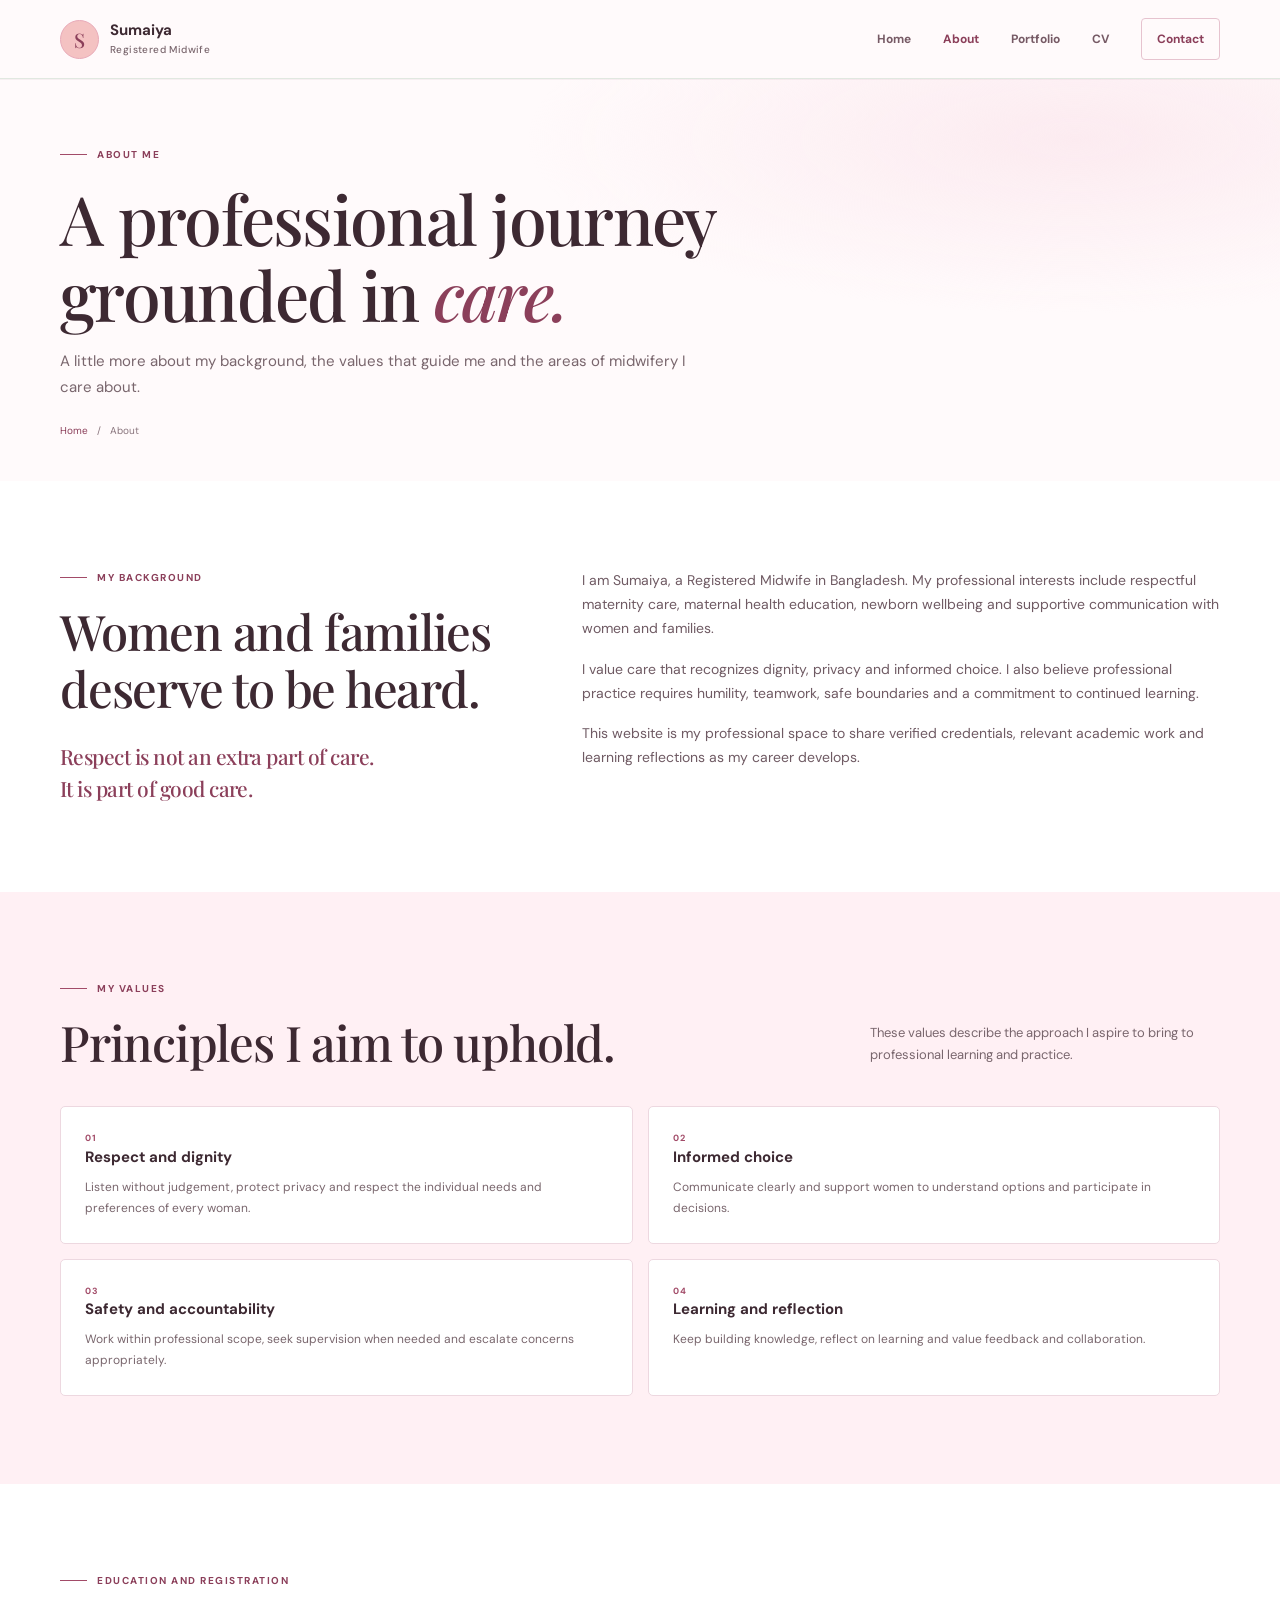
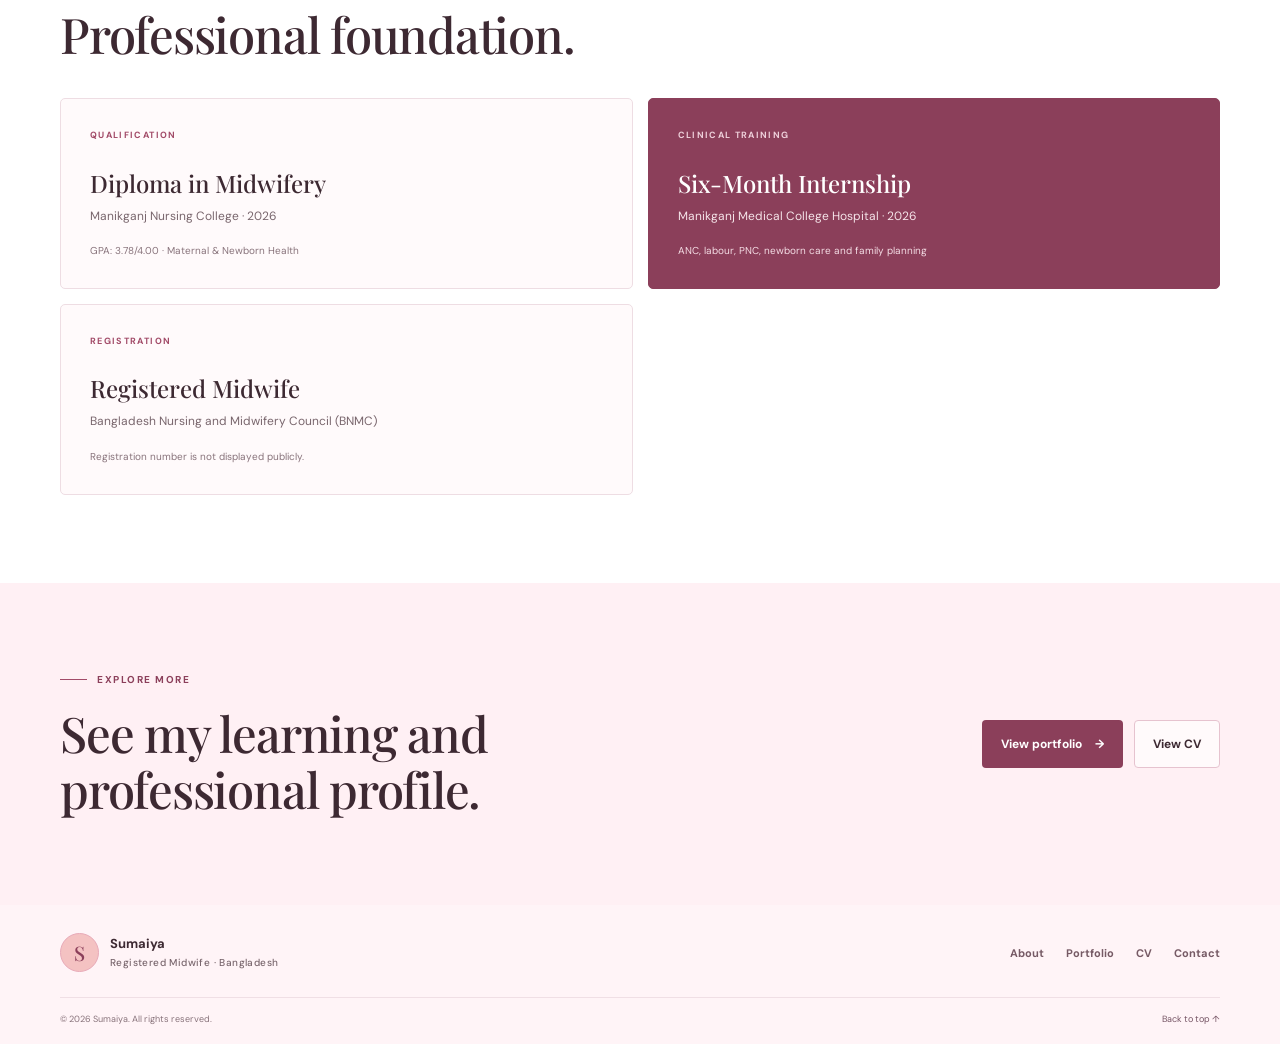
==== commit 491a39f4: "Update professional education and clinical training" ====
--- a/about.html
+++ b/about.html
@@ -13,6 +13,6 @@
 <main id="main"><section class="page-hero"><div class="container page-hero-inner"><p class="eyebrow"><span class="eyebrow-line"></span> About me</p><h1 class="page-title">A professional journey grounded in <em>care.</em></h1><p class="page-lead">A little more about my background, the values that guide me and the areas of midwifery I care about.</p><div class="breadcrumbs"><a href="/">Home</a><span aria-hidden="true">/</span><span>About</span></div></div></section>
 <section class="section section-white"><div class="container split-grid"><div class="section-intro-block"><p class="eyebrow"><span class="eyebrow-line"></span> My background</p><h2 class="section-title">Women and families deserve to be heard.</h2><p class="intro-aside">Respect is not an extra part of care. It is part of good care.</p></div><div class="prose"><p>I am Sumaiya, a Registered Midwife in Bangladesh. My professional interests include respectful maternity care, maternal health education, newborn wellbeing and supportive communication with women and families.</p><p>I value care that recognizes dignity, privacy and informed choice. I also believe professional practice requires humility, teamwork, safe boundaries and a commitment to continued learning.</p><p>This website is my professional space to share verified credentials, relevant academic work and learning reflections as my career develops.</p></div></div></section>
 <section class="section section-sage"><div class="container"><div class="section-heading-row"><div><p class="eyebrow"><span class="eyebrow-line"></span> My values</p><h2 class="section-title">Principles I aim to uphold.</h2></div><p class="section-summary">These values describe the approach I aspire to bring to professional learning and practice.</p></div><div class="card-grid two"><article class="service-card"><span class="card-number">01</span><h3>Respect and dignity</h3><p>Listen without judgement, protect privacy and respect the individual needs and preferences of every woman.</p></article><article class="service-card"><span class="card-number">02</span><h3>Informed choice</h3><p>Communicate clearly and support women to understand options and participate in decisions.</p></article><article class="service-card"><span class="card-number">03</span><h3>Safety and accountability</h3><p>Work within professional scope, seek supervision when needed and escalate concerns appropriately.</p></article><article class="service-card"><span class="card-number">04</span><h3>Learning and reflection</h3><p>Keep building knowledge, reflect on learning and value feedback and collaboration.</p></article></div></div></section>
-<section class="section section-white"><div class="container"><div class="section-heading-row"><div><p class="eyebrow"><span class="eyebrow-line"></span> Education and registration</p><h2 class="section-title">Professional foundation.</h2></div></div><div class="credential-grid"><article class="credential-card"><span class="credential-label">QUALIFICATION</span><h3>Diploma in Midwifery</h3><p>Manikganj Nursing College</p><span class="credential-note">Completion year not listed because it has not been confirmed for this website.</span></article><article class="credential-card credential-dark"><span class="credential-label">REGISTRATION</span><h3>Registered Midwife</h3><p>Bangladesh Nursing and Midwifery Council (BNMC)</p><span class="credential-note">No registration number or date is published on this page.</span></article></div></div></section>
+<section class="section section-white"><div class="container"><div class="section-heading-row"><div><p class="eyebrow"><span class="eyebrow-line"></span> Education and registration</p><h2 class="section-title">Professional foundation.</h2></div></div><div class="credential-grid"><article class="credential-card"><span class="credential-label">QUALIFICATION</span><h3>Diploma in Midwifery</h3><p>Manikganj Nursing College · 2026</p><span class="credential-note">GPA: 3.78/4.00 · Maternal &amp; Newborn Health</span></article><article class="credential-card credential-dark"><span class="credential-label">CLINICAL TRAINING</span><h3>Six-Month Internship</h3><p>Manikganj Medical College Hospital · 2026</p><span class="credential-note">ANC, labour, PNC, newborn care and family planning</span></article><article class="credential-card"><span class="credential-label">REGISTRATION</span><h3>Registered Midwife</h3><p>Bangladesh Nursing and Midwifery Council (BNMC)</p><span class="credential-note">Registration number is not displayed publicly.</span></article></div></div></section>
 <section class="section section-sage"><div class="container contact-strip"><div><p class="eyebrow"><span class="eyebrow-line"></span> Explore more</p><h2 class="section-title">See my learning and professional profile.</h2></div><div class="button-row"><a class="button button-primary" href="/portfolio.html">View portfolio <span aria-hidden="true">→</span></a><a class="button button-secondary" href="/cv.html">View CV</a></div></div></section></main>
 <footer class="site-footer"><div class="container footer-top"><a class="brand brand-footer" href="/"><span class="brand-mark" aria-hidden="true">S</span><span>Sumaiya<span class="brand-sub">Registered Midwife · Bangladesh</span></span></a><nav class="footer-nav" aria-label="Footer navigation"><a href="/about.html">About</a><a href="/portfolio.html">Portfolio</a><a href="/cv.html">CV</a><a href="/#contact">Contact</a></nav></div><div class="container footer-bottom"><span>© <span data-current-year>2026</span> Sumaiya. All rights reserved.</span><a href="#main">Back to top ↑</a></div></footer><script src="/assets/js/main.js" defer></script></body></html>
--- a/assets/css/responsive.css
+++ b/assets/css/responsive.css
@@ -4,3 +4,25 @@
 @media(max-width:500px){.container{width:calc(100% - 32px)}.brand{font-size:13px}.brand-mark{width:36px;height:36px}.hero h1{font-size:clamp(43px,12.5vw,58px)}.button-row{gap:9px}.button{min-height:45px;padding:11px 12px;font-size:11px}.hero-bottom span:last-child{max-width:45%;text-align:right}.card-grid.three,.card-grid.two,.credential-grid,.portfolio-detail-grid{grid-template-columns:1fr}.service-card,.portfolio-card{padding:21px}.line-icon{margin:19px 0}.section-title{font-size:35px}.intro-aside{font-size:19px}.quote-band{padding:57px 0}.quote-inner blockquote{font-size:30px}.contact-panel{padding:24px}.footer-top{flex-direction:column}.footer-nav{max-width:none}.footer-bottom{align-items:flex-start}.page-title{font-size:43px}.privacy-panel{grid-template-columns:1fr}.cv-sheet{padding:22px 18px}.cv-header{flex-direction:column;gap:15px}.cv-contact{align-items:flex-start;text-align:left}.cv-columns{grid-template-columns:1fr;gap:0}.cv-footer-note{flex-direction:column;gap:5px}.print-button{width:100%}}
 @media(prefers-reduced-motion:reduce){*,*::before,*::after{scroll-behavior:auto!important;animation-duration:.01ms!important;animation-iteration-count:1!important;transition-duration:.01ms!important}}
 @media print{ @page{size:A4;margin:14mm}body{background:white!important;color:#3D2932!important;font-size:10pt}.no-print,.site-header,.site-footer,.page-hero,.contact-strip{display:none!important}.cv-section{padding:0!important}.cv-sheet{max-width:none;padding:0;border:0;box-shadow:none}.cv-header{padding-bottom:12pt}.cv-name{font-size:28pt}.cv-summary{padding:12pt 0}.cv-columns{gap:22pt;padding-top:14pt}.cv-block{margin-bottom:15pt;break-inside:avoid}.cv-summary,.cv-entry,.cv-block{break-inside:avoid}.cv-footer-note{margin-top:8pt}.cv-contact{font-size:8pt}.cv-role{font-size:9pt}.cv-summary p,.cv-entry p,.cv-bullets,.cv-block>p{font-size:8.5pt}.tag-list li{font-size:8pt;padding:3pt 5pt}.cv-disclaimer{font-size:7.5pt}}
+
+
+/* Polished interaction layer: restrained motion, clear focus and scroll feedback. */
+html{scroll-behavior:smooth}
+:where(a,button,[tabindex]):focus-visible{outline:3px solid #9B4D68;outline-offset:4px;border-radius:3px}
+::selection{background:#F4C2C2;color:#3D2932}
+.site-header{position:sticky;top:0;z-index:20;background:rgb(255 250 251 / 94%);backdrop-filter:blur(14px);-webkit-backdrop-filter:blur(14px);box-shadow:0 1px 0 rgb(87 45 62 / 5%)}
+.scroll-progress{position:absolute;right:0;bottom:-1px;left:0;height:2px;overflow:hidden;pointer-events:none}
+.scroll-progress span{display:block;width:100%;height:100%;background:var(--deep);transform:scaleX(0);transform-origin:left center;will-change:transform}
+.reveal{opacity:0;transform:translateY(18px);transition:opacity .65s ease,transform .65s cubic-bezier(.2,.7,.2,1)}
+.reveal.is-visible{opacity:1;transform:translateY(0)}
+.card-grid .reveal:nth-child(2){transition-delay:70ms}
+.card-grid .reveal:nth-child(3){transition-delay:120ms}
+.card-grid .reveal:nth-child(4){transition-delay:50ms}
+.card-grid .reveal:nth-child(5){transition-delay:100ms}
+.card-grid .reveal:nth-child(6){transition-delay:150ms}
+.service-card,.portfolio-card,.portfolio-detail-card,.credential-card,.button{transition-timing-function:cubic-bezier(.2,.7,.2,1)}
+.button{transition:transform .2s ease,background-color .2s ease,box-shadow .2s ease}
+.button:hover{transform:translateY(-2px)}
+a{text-underline-offset:3px}
+@media(max-width:760px){.site-header{backdrop-filter:none;-webkit-backdrop-filter:none}.scroll-progress{height:3px}}
+@media(prefers-reduced-motion:reduce){html{scroll-behavior:auto}.reveal{opacity:1;transform:none;transition:none}.button:hover{transform:none}}
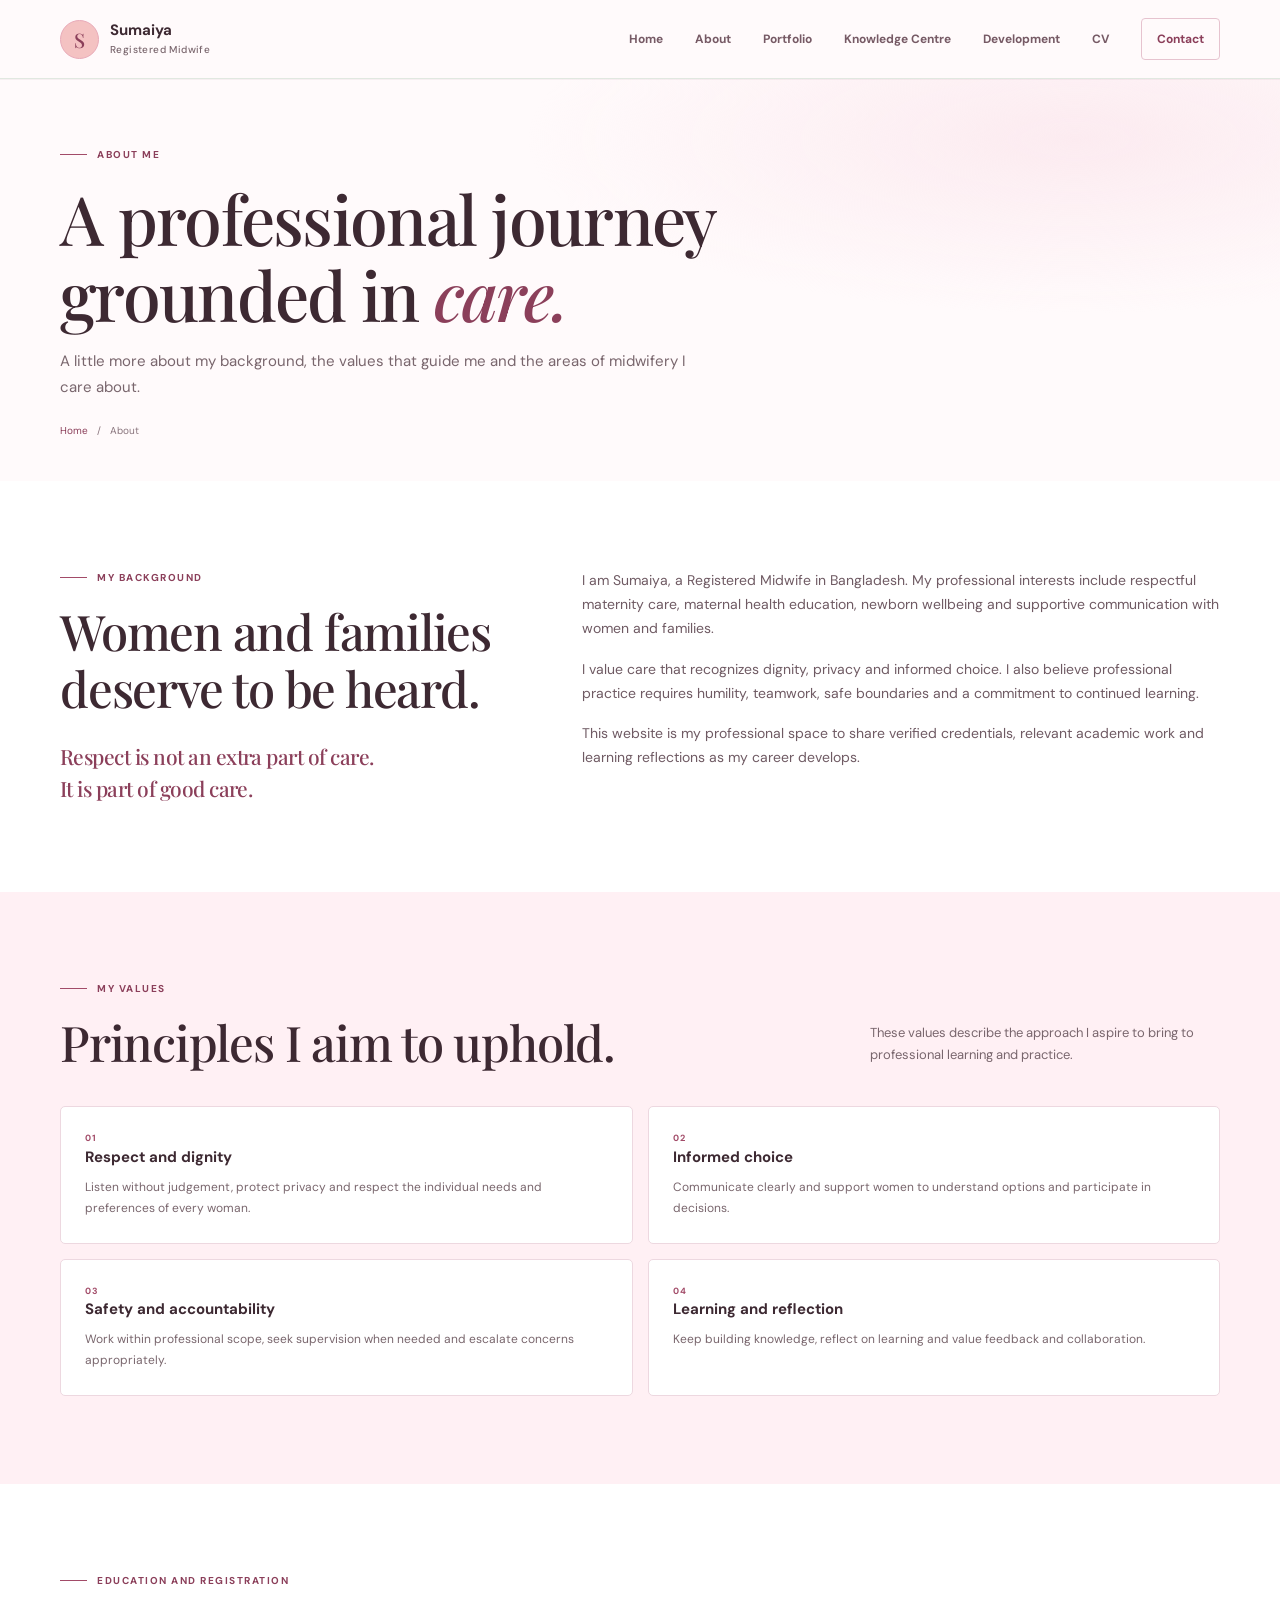
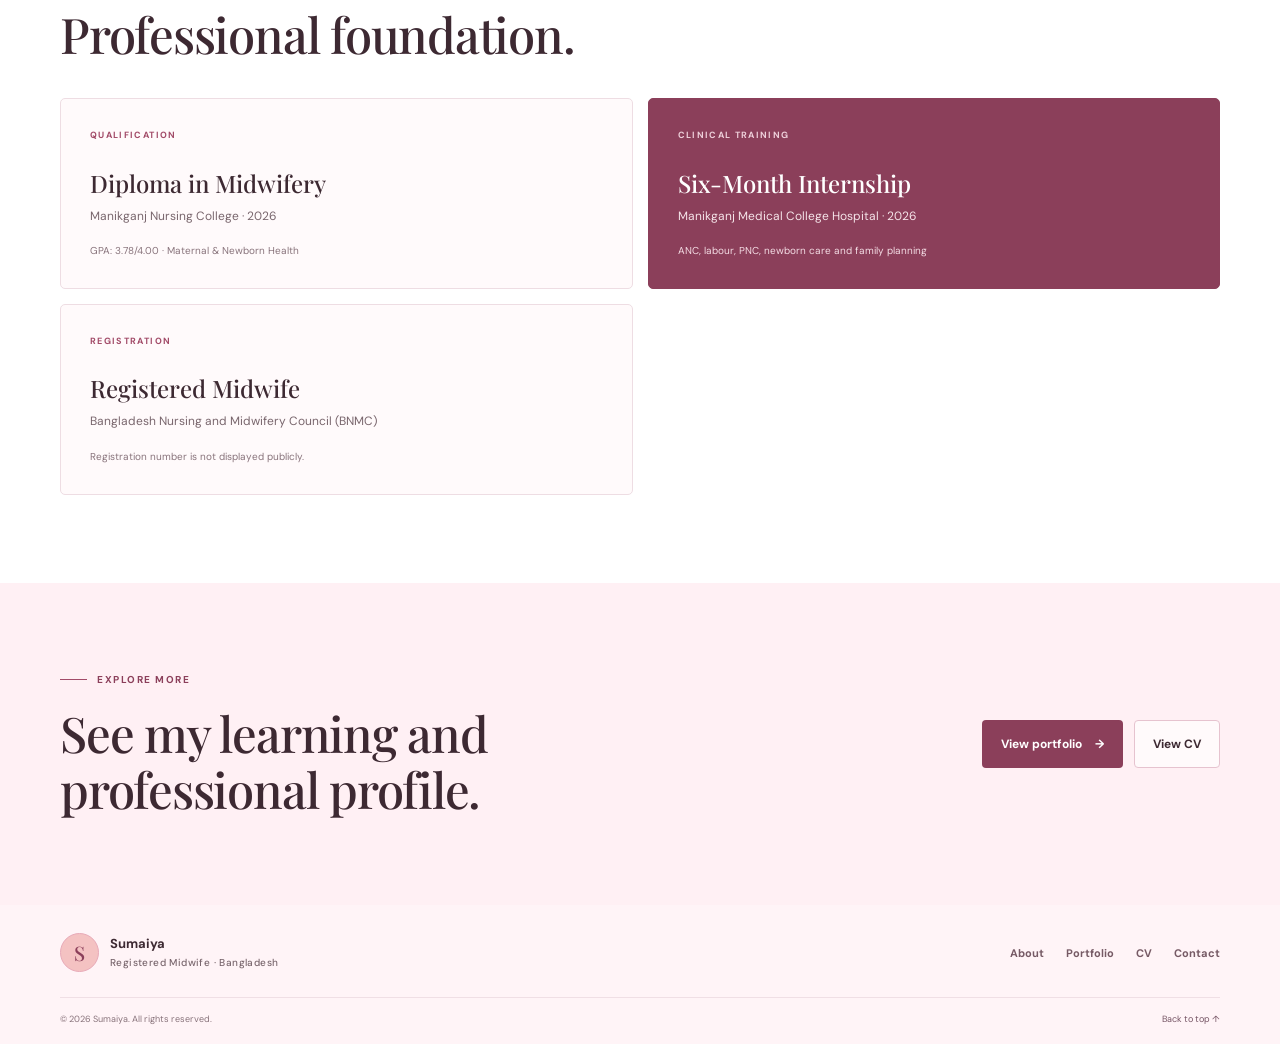
==== commit c2271b7e: "Add Knowledge Centre and Development navigation" ====
--- a/about.html
+++ b/about.html
@@ -9,7 +9,7 @@
   <link rel="canonical" href="https://midwifesumaiya.github.io/about.html"><link rel="icon" href="/assets/images/favicon.svg" type="image/svg+xml"><link rel="stylesheet" href="/assets/css/base.css"><link rel="stylesheet" href="/assets/css/hero.css"><link rel="stylesheet" href="/assets/css/sections.css"><link rel="stylesheet" href="/assets/css/responsive.css"><link rel="preconnect" href="https://fonts.googleapis.com"><link rel="preconnect" href="https://fonts.gstatic.com" crossorigin><link href="https://fonts.googleapis.com/css2?family=DM+Sans:wght@400;500;600;700&family=Playfair+Display:wght@500;600;700&display=swap" rel="stylesheet">
   <title>About Sumaiya | Registered Midwife</title>
 </head>
-<body><a class="skip-link" href="#main">Skip to content</a><header class="site-header"><div class="container header-inner"><a class="brand" href="/" aria-label="Sumaiya home"><span class="brand-mark" aria-hidden="true">S</span><span>Sumaiya<span class="brand-sub">Registered Midwife</span></span></a><button class="menu-toggle" type="button" aria-label="Open navigation" aria-expanded="false" aria-controls="primary-navigation"><span aria-hidden="true"></span></button><nav class="primary-nav" id="primary-navigation" aria-label="Main navigation"><a href="/">Home</a><a class="active" href="/about.html" aria-current="page">About</a><a href="/portfolio.html">Portfolio</a><a href="/cv.html">CV</a><a class="nav-contact" href="/#contact">Contact</a></nav></div></header>
+<body><a class="skip-link" href="#main">Skip to content</a><header class="site-header"><div class="container header-inner"><a class="brand" href="/" aria-label="Sumaiya home"><span class="brand-mark" aria-hidden="true">S</span><span>Sumaiya<span class="brand-sub">Registered Midwife</span></span></a><button class="menu-toggle" type="button" aria-label="Open navigation" aria-expanded="false" aria-controls="primary-navigation"><span aria-hidden="true"></span></button><nav class="primary-nav" id="primary-navigation" aria-label="Main navigation"><a href="/">Home</a><a href="/about.html">About</a><a href="/portfolio.html">Portfolio</a><a href="/learning.html">Knowledge Centre</a><a href="/development.html">Development</a><a href="/cv.html">CV</a><a class="nav-contact" href="/#contact">Contact</a></nav></div></header>
 <main id="main"><section class="page-hero"><div class="container page-hero-inner"><p class="eyebrow"><span class="eyebrow-line"></span> About me</p><h1 class="page-title">A professional journey grounded in <em>care.</em></h1><p class="page-lead">A little more about my background, the values that guide me and the areas of midwifery I care about.</p><div class="breadcrumbs"><a href="/">Home</a><span aria-hidden="true">/</span><span>About</span></div></div></section>
 <section class="section section-white"><div class="container split-grid"><div class="section-intro-block"><p class="eyebrow"><span class="eyebrow-line"></span> My background</p><h2 class="section-title">Women and families deserve to be heard.</h2><p class="intro-aside">Respect is not an extra part of care. It is part of good care.</p></div><div class="prose"><p>I am Sumaiya, a Registered Midwife in Bangladesh. My professional interests include respectful maternity care, maternal health education, newborn wellbeing and supportive communication with women and families.</p><p>I value care that recognizes dignity, privacy and informed choice. I also believe professional practice requires humility, teamwork, safe boundaries and a commitment to continued learning.</p><p>This website is my professional space to share verified credentials, relevant academic work and learning reflections as my career develops.</p></div></div></section>
 <section class="section section-sage"><div class="container"><div class="section-heading-row"><div><p class="eyebrow"><span class="eyebrow-line"></span> My values</p><h2 class="section-title">Principles I aim to uphold.</h2></div><p class="section-summary">These values describe the approach I aspire to bring to professional learning and practice.</p></div><div class="card-grid two"><article class="service-card"><span class="card-number">01</span><h3>Respect and dignity</h3><p>Listen without judgement, protect privacy and respect the individual needs and preferences of every woman.</p></article><article class="service-card"><span class="card-number">02</span><h3>Informed choice</h3><p>Communicate clearly and support women to understand options and participate in decisions.</p></article><article class="service-card"><span class="card-number">03</span><h3>Safety and accountability</h3><p>Work within professional scope, seek supervision when needed and escalate concerns appropriately.</p></article><article class="service-card"><span class="card-number">04</span><h3>Learning and reflection</h3><p>Keep building knowledge, reflect on learning and value feedback and collaboration.</p></article></div></div></section>
--- a/assets/css/sections.css
+++ b/assets/css/sections.css
@@ -23,3 +23,7 @@
 .contact-strip{display:flex;align-items:center;justify-content:space-between;gap:35px}.contact-strip .section-title{max-width:650px;margin-bottom:0}.contact-strip .section-summary{margin-top:12px}
 .portfolio-detail-grid{align-items:stretch}.portfolio-detail-card{padding:25px}.detail-illustration{height:138px;display:flex;align-items:center;gap:8px;margin:20px 0;padding:20px;border:1px solid #F1DDE4;border-radius:4px;background:#FFF0F4}.detail-illustration span{width:42px;height:42px;display:grid;place-items:center;flex:none;border-radius:50%;background:var(--deep);color:white;font:500 17px var(--serif)}.detail-illustration i{display:block;width:25%;height:42px;border:1px solid #E8BFCB;border-radius:3px;background:#F8E7ED}.illustration-two span{background:#F1D2DC;color:var(--deep)}.illustration-two i{height:64px}.illustration-three span{background:#F8E7ED;color:var(--deep)}.detail-list{display:grid;gap:6px;margin:16px 0 0;padding-left:17px;color:#806873;font-size:11px}.privacy-panel{display:grid;grid-template-columns:65px 1fr;gap:27px;align-items:start;max-width:900px}.privacy-icon{width:58px;height:58px;display:grid;place-items:center;border:1px solid #EAC8D3;border-radius:50%;color:var(--deep);font-size:24px}.privacy-panel .section-title{max-width:700px}.privacy-panel p:last-child{max-width:770px;margin-bottom:0;color:#715B64;font-size:13px}
 .cv-section{padding-top:55px}.cv-sheet{max-width:980px;padding:clamp(25px,5vw,60px);border:1px solid var(--line);background:white;box-shadow:0 10px 40px rgb(87 45 62 / 4%)}.cv-header{display:flex;align-items:start;justify-content:space-between;gap:25px;padding-bottom:29px;border-bottom:2px solid var(--deep)}.cv-header .eyebrow{margin-bottom:10px}.cv-name{margin-bottom:4px;font:500 clamp(38px,5vw,52px)/1.1 var(--serif);letter-spacing:-.03em}.cv-role{margin:0;color:var(--deep);font-size:12px;font-weight:700}.cv-contact{display:flex;flex-direction:column;align-items:flex-end;gap:5px;padding-top:10px;color:var(--muted);font-size:10px;text-align:right}.cv-contact a{color:var(--deep);text-decoration:none;overflow-wrap:anywhere}.cv-summary{padding:25px 0;border-bottom:1px solid var(--line)}.cv-summary h2,.cv-block h2{margin-bottom:12px;color:var(--deep);font-size:11px;font-weight:700;letter-spacing:.12em;text-transform:uppercase}.cv-summary p{max-width:790px;margin:0;color:#6F5A63;font-size:12px}.cv-columns{display:grid;grid-template-columns:1.15fr .85fr;gap:42px;padding-top:27px}.cv-block{margin-bottom:29px}.cv-entry{padding-left:15px;border-left:2px solid #EBD0D9}.cv-entry h3{margin-bottom:5px;font-size:14px}.cv-entry p{margin-bottom:7px;color:#705A64;font-size:11px}.cv-meta{font-weight:700}.cv-bullets{display:grid;gap:8px;margin:0;padding-left:17px;color:#705A64;font-size:11px}.tag-list{display:flex;flex-wrap:wrap;gap:7px;margin:0;padding:0;list-style:none}.tag-list li{padding:6px 8px;border:1px solid var(--line);border-radius:3px;color:#765565;font-size:10px}.cv-disclaimer{margin-top:14px;color:#88737B;font-size:10px}.cv-block>p{margin-bottom:0;color:#705A64;font-size:11px}.cv-footer-note{display:flex;justify-content:space-between;gap:18px;margin-top:15px;padding-top:15px;border-top:1px solid var(--line);color:#88737B;font-size:9px}
+
+/* CV language proficiency layout */
+.cv-language{display:grid;gap:5px;color:#705A64;font-size:11px}.cv-language strong{color:var(--ink);font-size:12px}
+@media print{.cv-language{font-size:8.5pt}}
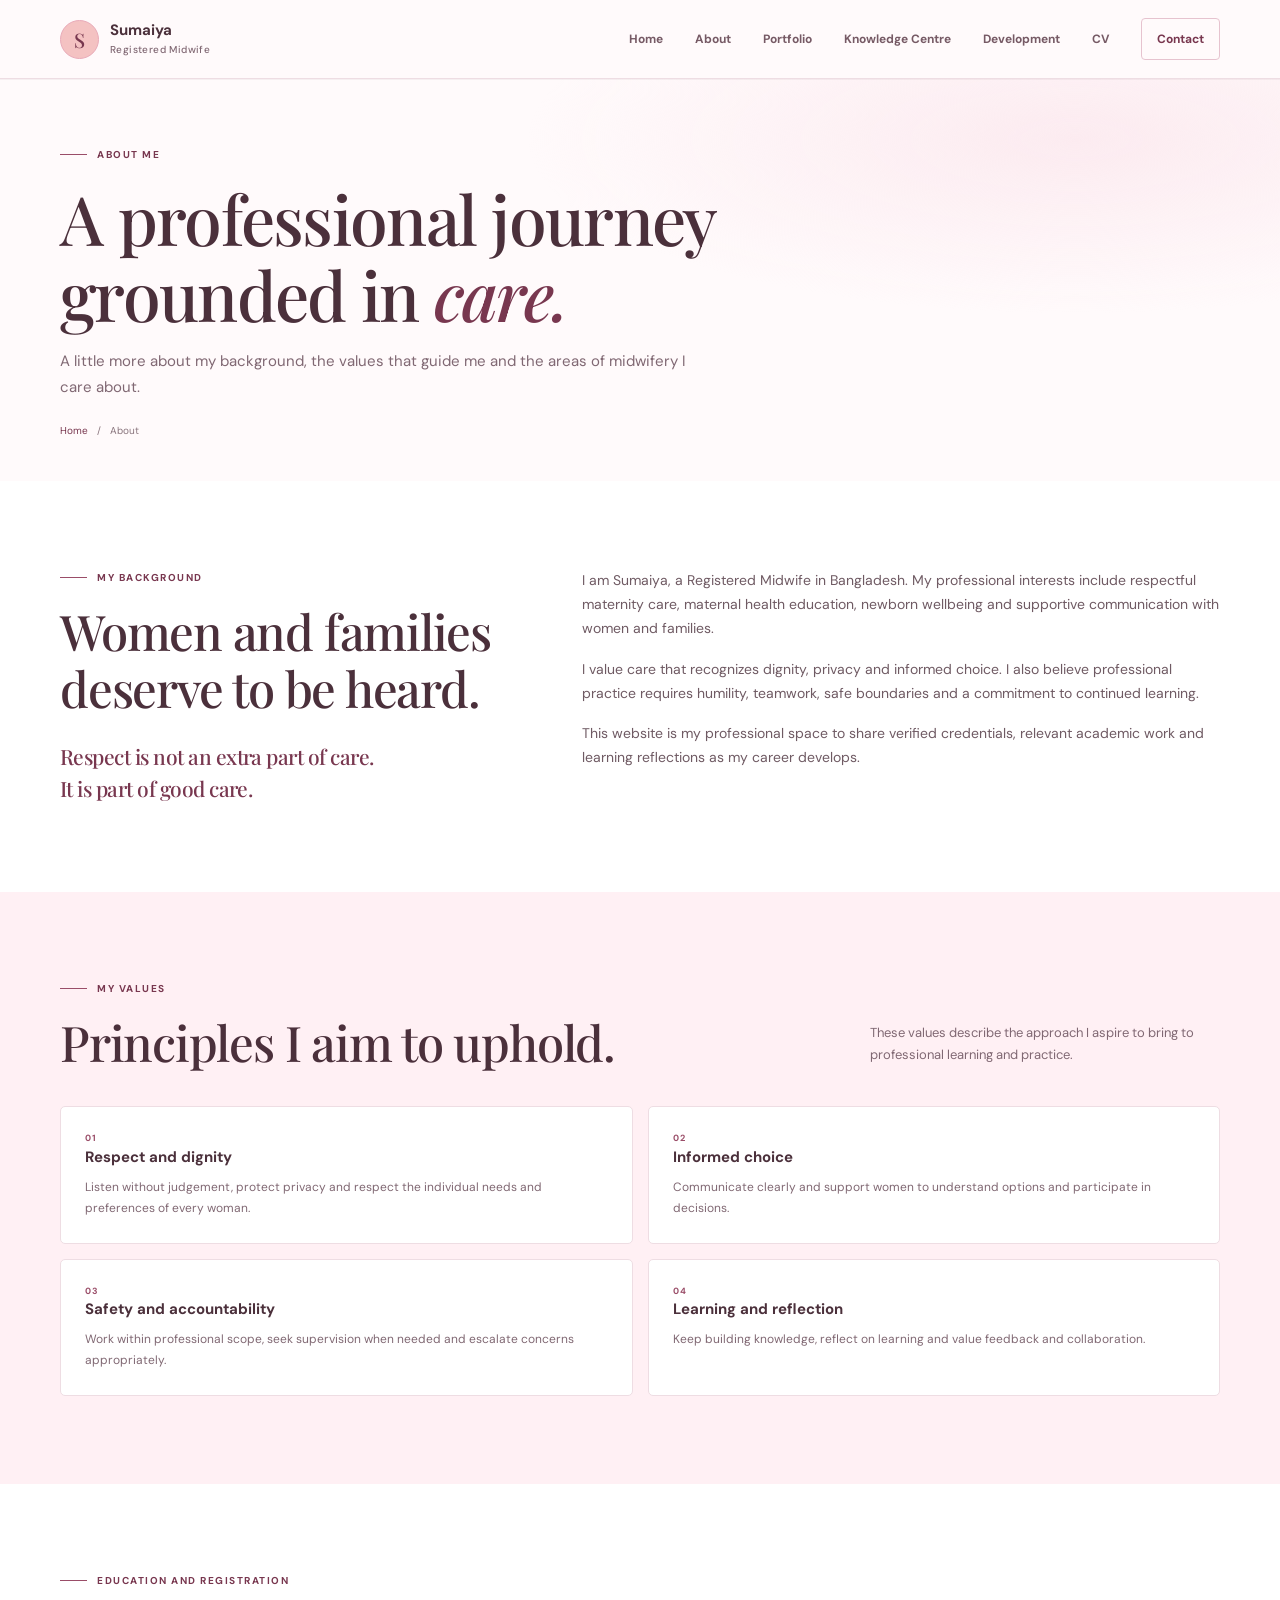
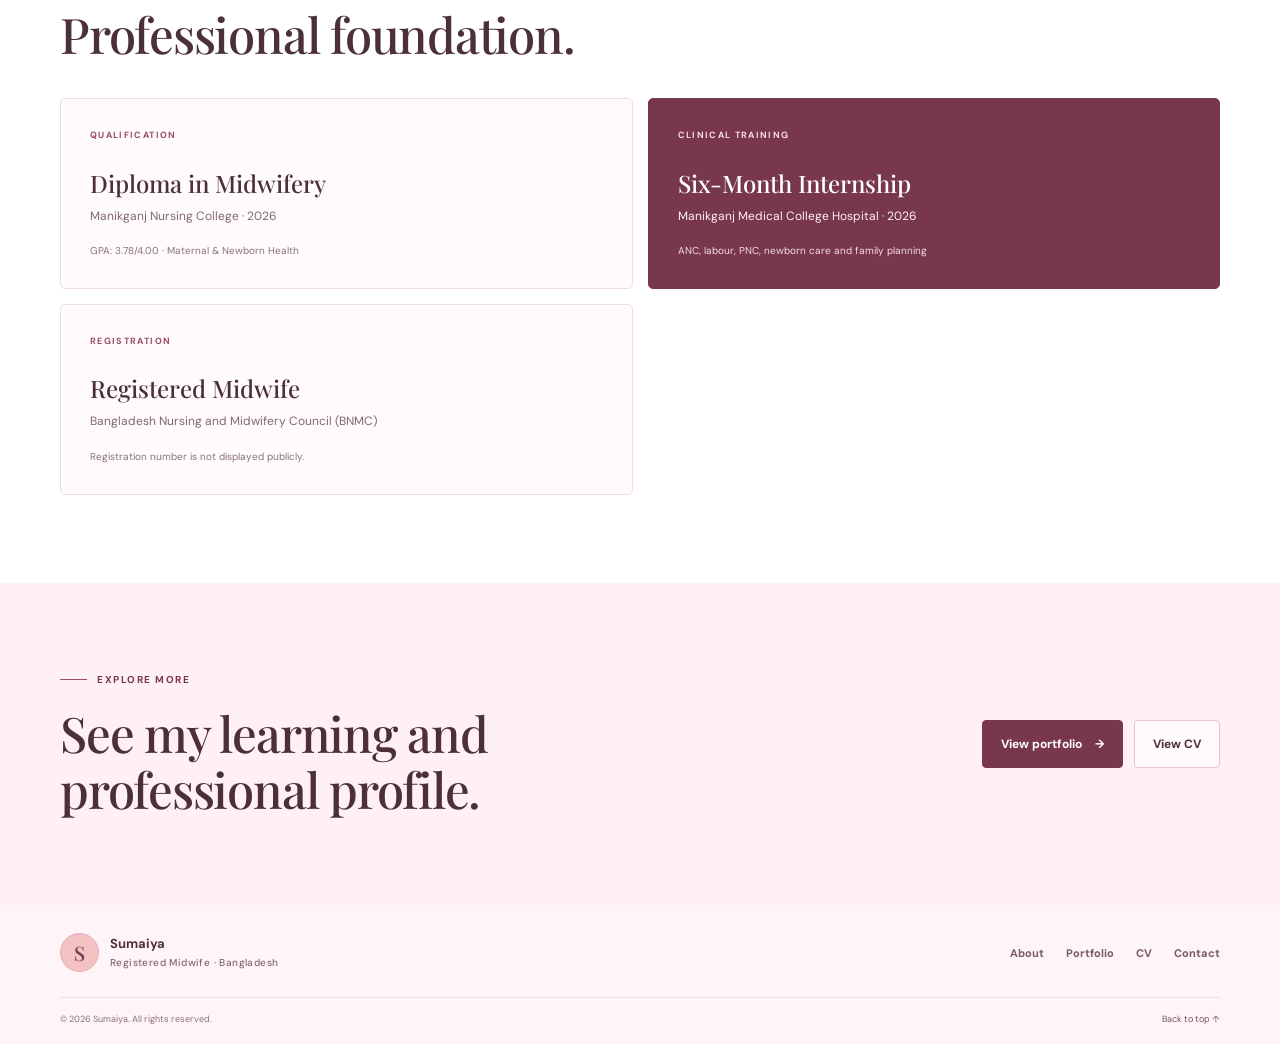
==== commit dccff16b: "Apply unified baby pink theme to about.html" ====
--- a/about.html
+++ b/about.html
@@ -6,7 +6,7 @@
   <meta property="og:type" content="website"><meta property="og:title" content="About Sumaiya | Registered Midwife"><meta property="og:description" content="Professional background, values and midwifery interests."><meta property="og:url" content="https://midwifesumaiya.github.io/about.html">
   <meta name="twitter:card" content="summary">
   <meta name="robots" content="index,follow,max-image-preview:large">
-  <link rel="canonical" href="https://midwifesumaiya.github.io/about.html"><link rel="icon" href="/assets/images/favicon.svg" type="image/svg+xml"><link rel="stylesheet" href="/assets/css/base.css"><link rel="stylesheet" href="/assets/css/hero.css"><link rel="stylesheet" href="/assets/css/sections.css"><link rel="stylesheet" href="/assets/css/responsive.css"><link rel="preconnect" href="https://fonts.googleapis.com"><link rel="preconnect" href="https://fonts.gstatic.com" crossorigin><link href="https://fonts.googleapis.com/css2?family=DM+Sans:wght@400;500;600;700&family=Playfair+Display:wght@500;600;700&display=swap" rel="stylesheet">
+  <link rel="canonical" href="https://midwifesumaiya.github.io/about.html"><link rel="icon" href="/assets/images/favicon.svg" type="image/svg+xml"><link rel="stylesheet" href="/assets/css/base.css"><link rel="stylesheet" href="/assets/css/hero.css"><link rel="stylesheet" href="/assets/css/sections.css"><link rel="stylesheet" href="/assets/css/responsive.css"><link rel="stylesheet" href="/assets/css/baby-pink-theme.css"><link rel="preconnect" href="https://fonts.googleapis.com"><link rel="preconnect" href="https://fonts.gstatic.com" crossorigin><link href="https://fonts.googleapis.com/css2?family=DM+Sans:wght@400;500;600;700&family=Playfair+Display:wght@500;600;700&display=swap" rel="stylesheet">
   <title>About Sumaiya | Registered Midwife</title>
 </head>
 <body><a class="skip-link" href="#main">Skip to content</a><header class="site-header"><div class="container header-inner"><a class="brand" href="/" aria-label="Sumaiya home"><span class="brand-mark" aria-hidden="true">S</span><span>Sumaiya<span class="brand-sub">Registered Midwife</span></span></a><button class="menu-toggle" type="button" aria-label="Open navigation" aria-expanded="false" aria-controls="primary-navigation"><span aria-hidden="true"></span></button><nav class="primary-nav" id="primary-navigation" aria-label="Main navigation"><a href="/">Home</a><a href="/about.html">About</a><a href="/portfolio.html">Portfolio</a><a href="/learning.html">Knowledge Centre</a><a href="/development.html">Development</a><a href="/cv.html">CV</a><a class="nav-contact" href="/#contact">Contact</a></nav></div></header>
--- a/assets/css/sections.css
+++ b/assets/css/sections.css
@@ -27,3 +27,6 @@
 /* CV language proficiency layout */
 .cv-language{display:grid;gap:5px;color:#705A64;font-size:11px}.cv-language strong{color:var(--ink);font-size:12px}
 @media print{.cv-language{font-size:8.5pt}}
+
+/* Knowledge centre, search filters and development planner */
+.resource-search-label{display:block;margin:0 0 7px;font-size:13px;font-weight:700}.resource-search{width:100%;max-width:620px;padding:14px 16px;border:1px solid var(--line);border-radius:5px;background:white;color:var(--ink);font:inherit}.resource-search:focus-visible{outline:3px solid var(--focus);outline-offset:2px}.resource-count{font-size:12px;color:var(--muted)}.filter-row{display:flex;flex-wrap:wrap;gap:8px;margin:18px 0 26px}.filter-chip{border:1px solid var(--line);border-radius:99px;background:white;padding:9px 14px;color:var(--ink);font:600 12px var(--sans);cursor:pointer}.filter-chip:hover,.filter-chip.is-active{background:var(--deep);border-color:var(--deep);color:white}.learning-card,.development-card{padding:25px;border:1px solid var(--line);border-radius:6px;background:white;box-shadow:var(--shadow)}.learning-card h3,.development-card h3{margin:13px 0 8px;font:600 23px var(--serif)}.learning-card p,.development-card p{color:var(--muted);font-size:13px}.learning-empty{padding:25px;border:1px dashed var(--line);border-radius:5px;color:var(--muted)}.development-grid{display:grid;grid-template-columns:repeat(3,minmax(0,1fr));gap:16px}.development-check{display:flex;align-items:flex-start;gap:10px;padding:12px 0;border-bottom:1px solid #F2E5E9;font-size:13px;cursor:pointer}.development-check input{margin-top:5px;accent-color:var(--deep)}.progress-panel{display:flex;justify-content:space-between;align-items:center;gap:16px;margin-top:22px;padding:20px;border-radius:5px;background:var(--surface-soft)}.progress-panel h3{margin:0;font:600 20px var(--serif)}.progress-panel p{margin:4px 0 0;color:var(--muted);font-size:13px}@media(max-width:760px){.development-grid{grid-template-columns:1fr}.progress-panel{align-items:flex-start;flex-direction:column}.filter-row{gap:6px}.filter-chip{padding:8px 11px}}
--- a/assets/css/baby-pink-theme.css
+++ b/assets/css/baby-pink-theme.css
@@ -0,0 +1,70 @@
+/* Unified Baby Pink theme for every page in Sumaiya's portfolio. */
+:root{
+  color-scheme:light;
+  --ink:#4B303B;
+  --muted:#806873;
+  --deep:#78374F;
+  --deep-hover:#612A40;
+  --sage:#F4C2C2;
+  --sage-strong:#E8AAB8;
+  --paper:#FFFAFB;
+  --white:#FFFFFF;
+  --line:#EEDDE3;
+  --clay:#9A4D68;
+  --focus:#873D59;
+  --surface-soft:#FFF0F4;
+  --surface-pink:#FCEBF0;
+  --shadow:0 20px 55px rgb(120 55 79 / 9%);
+  --brand-pink:#F4C2C2;
+  --brand-rose:#78374F;
+}
+::selection{background:#F4C2C2;color:#4B303B}
+a:focus-visible,button:focus-visible,input:focus-visible{outline-color:#9A4D68}
+.site-header{border-bottom-color:#EEDDE3;background:rgb(255 250 251 / 95%)}
+.primary-nav a,.footer-nav a{color:#765A65}
+.primary-nav a:hover,.primary-nav a.active,.footer-nav a:hover,.text-link,.breadcrumbs a{color:#78374F}
+.primary-nav .nav-contact{border-color:#E6C3CF;color:#78374F}
+.brand-mark{border-color:#E8AAB8;background:#F4C2C2;color:#78374F}
+.hero{background:radial-gradient(ellipse at 82% 32%,#FCEBF0 0,transparent 34%),linear-gradient(112deg,#FFFAFB 40%,#FFF0F4 100%)}
+.hero:before{border-color:rgb(120 55 79 / 9%)}
+.eyebrow,.hero h1 em,.page-title em,.intro-aside{color:#78374F}
+.eyebrow-line,.art-leaf{background-color:#9A4D68;color:#9A4D68}
+.button-primary,.filter-chip:hover,.filter-chip.is-active,.detail-illustration span{background:#78374F;border-color:#78374F;color:#fff}
+.button-primary:hover{background:#612A40}
+.button-secondary{border-color:#E6C3CF;color:#4B303B}
+.button-secondary:hover{border-color:#9A4D68}
+.button-light{color:#78374F}
+.art-arch{background:linear-gradient(155deg,#F5DDE5,#EFC9D6)}
+.art-inner{background:linear-gradient(160deg,rgb(255 255 255 / 45%),rgb(252 235 240 / 65%))}
+.art-initial{color:#78374F}
+.art-stamp{border-color:#E6BDCA;color:#78374F}
+.section-sage,.section[style*="background:#eaf2f2"],.section[style*="background: #eaf2f2"]{background:#FFF0F4!important}
+.service-card,.portfolio-card,.portfolio-detail-card,.credential-card,.learning-card,.development-card{border-color:#EEDDE3}
+.service-card:hover,.portfolio-card:hover,.portfolio-detail-card:hover{border-color:#D9AAB9}
+.card-number,.portfolio-type,.credential-label{color:#9A4D68}
+.line-icon,.portfolio-symbol,.privacy-icon{border-color:#EBD0D9;color:#78374F}
+.credential-dark,.quote-band,.contact-panel{background:#78374F;border-color:#78374F}
+.credential-dark .credential-label,.contact-copy .eyebrow,.quote-inner .eyebrow{color:#F9DDE5}
+.credential-dark p,.contact-copy>p:not(.eyebrow),.contact-details p,.quote-credit{color:#FFF0F4}
+.contact-details a{color:#fff}
+.detail-illustration{border-color:#F1DDE4;background:#FFF0F4}
+.detail-illustration span{background:#78374F}
+.detail-illustration i{border-color:#E8BFCB;background:#F8E7ED}
+.illustration-two span{background:#F1D2DC;color:#78374F}
+.illustration-three span{background:#F8E7ED;color:#78374F}
+.site-footer{background:#FFF4F7}
+.footer-bottom{border-color:#F0DFE5}
+.filter-chip{border-color:#EEDDE3;color:#4B303B}
+.filter-chip:hover,.filter-chip.is-active{color:#fff}
+.progress-panel{background:#FFF0F4}
+.development-check input{accent-color:#9A4D68}
+.resource-search{border-color:#EEDDE3}
+.resource-search:focus-visible{outline-color:#9A4D68}
+.cv-page .cv-hero{background:linear-gradient(118deg,#78374F 0%,#984D68 58%,#C27D95 100%)}
+.cv-page .cv-hero h1 em{color:#F9DDE5}
+.cv-page .cv-label{color:#9A4D68}
+.cv-page .cv-panel-title,.cv-page .cv-sidebar-panel h2,.cv-page .cv-overview h2{color:#78374F}
+.cv-page .cv-panel-title:before,.cv-page .cv-timeline-item:before,.cv-page .cv-skill-list li:before{background:#C27D95}
+.cv-page .cv-year{background:#FCEBF0;color:#873D59}
+.cv-page .cv-registration{background:#FFF0F4;border-left-color:#C27D95}
+@media(prefers-reduced-motion:reduce){html{scroll-behavior:auto}*,*::before,*::after{animation-duration:.01ms!important;animation-iteration-count:1!important;scroll-behavior:auto!important;transition-duration:.01ms!important}}
